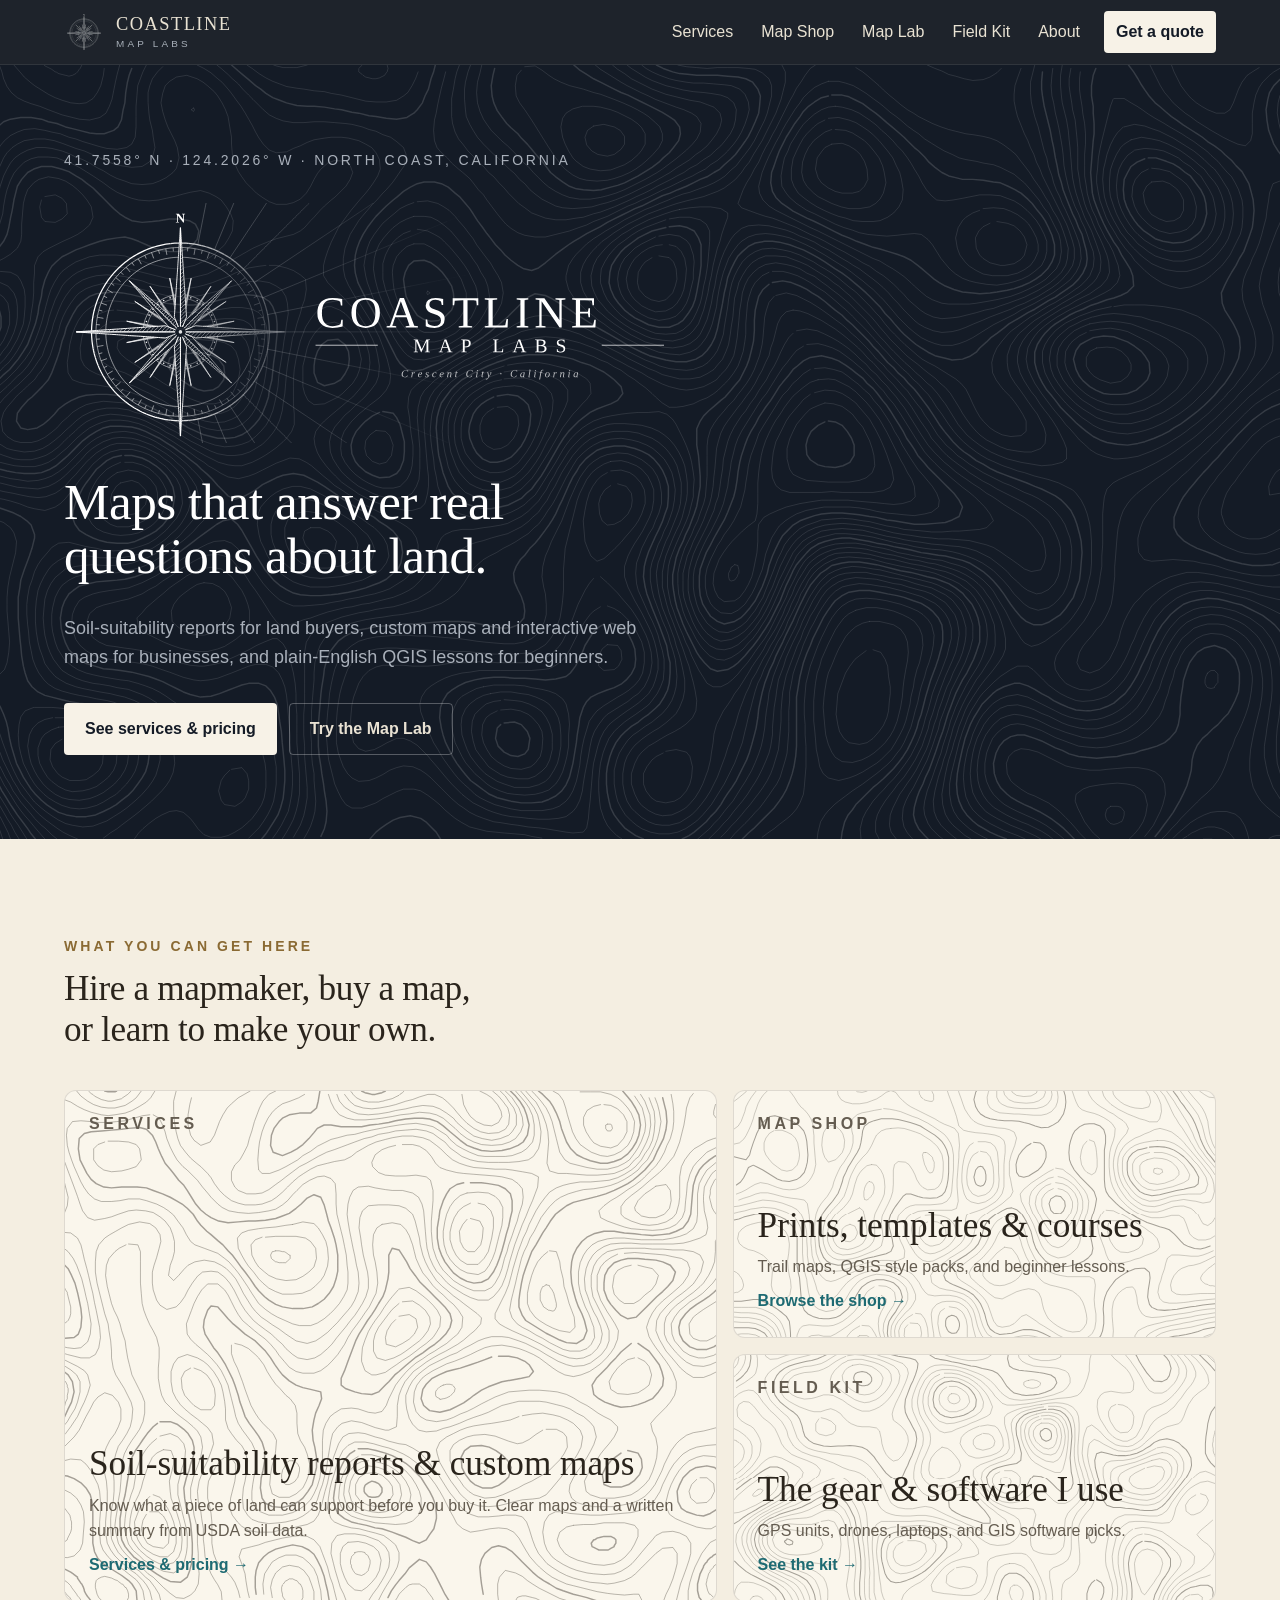
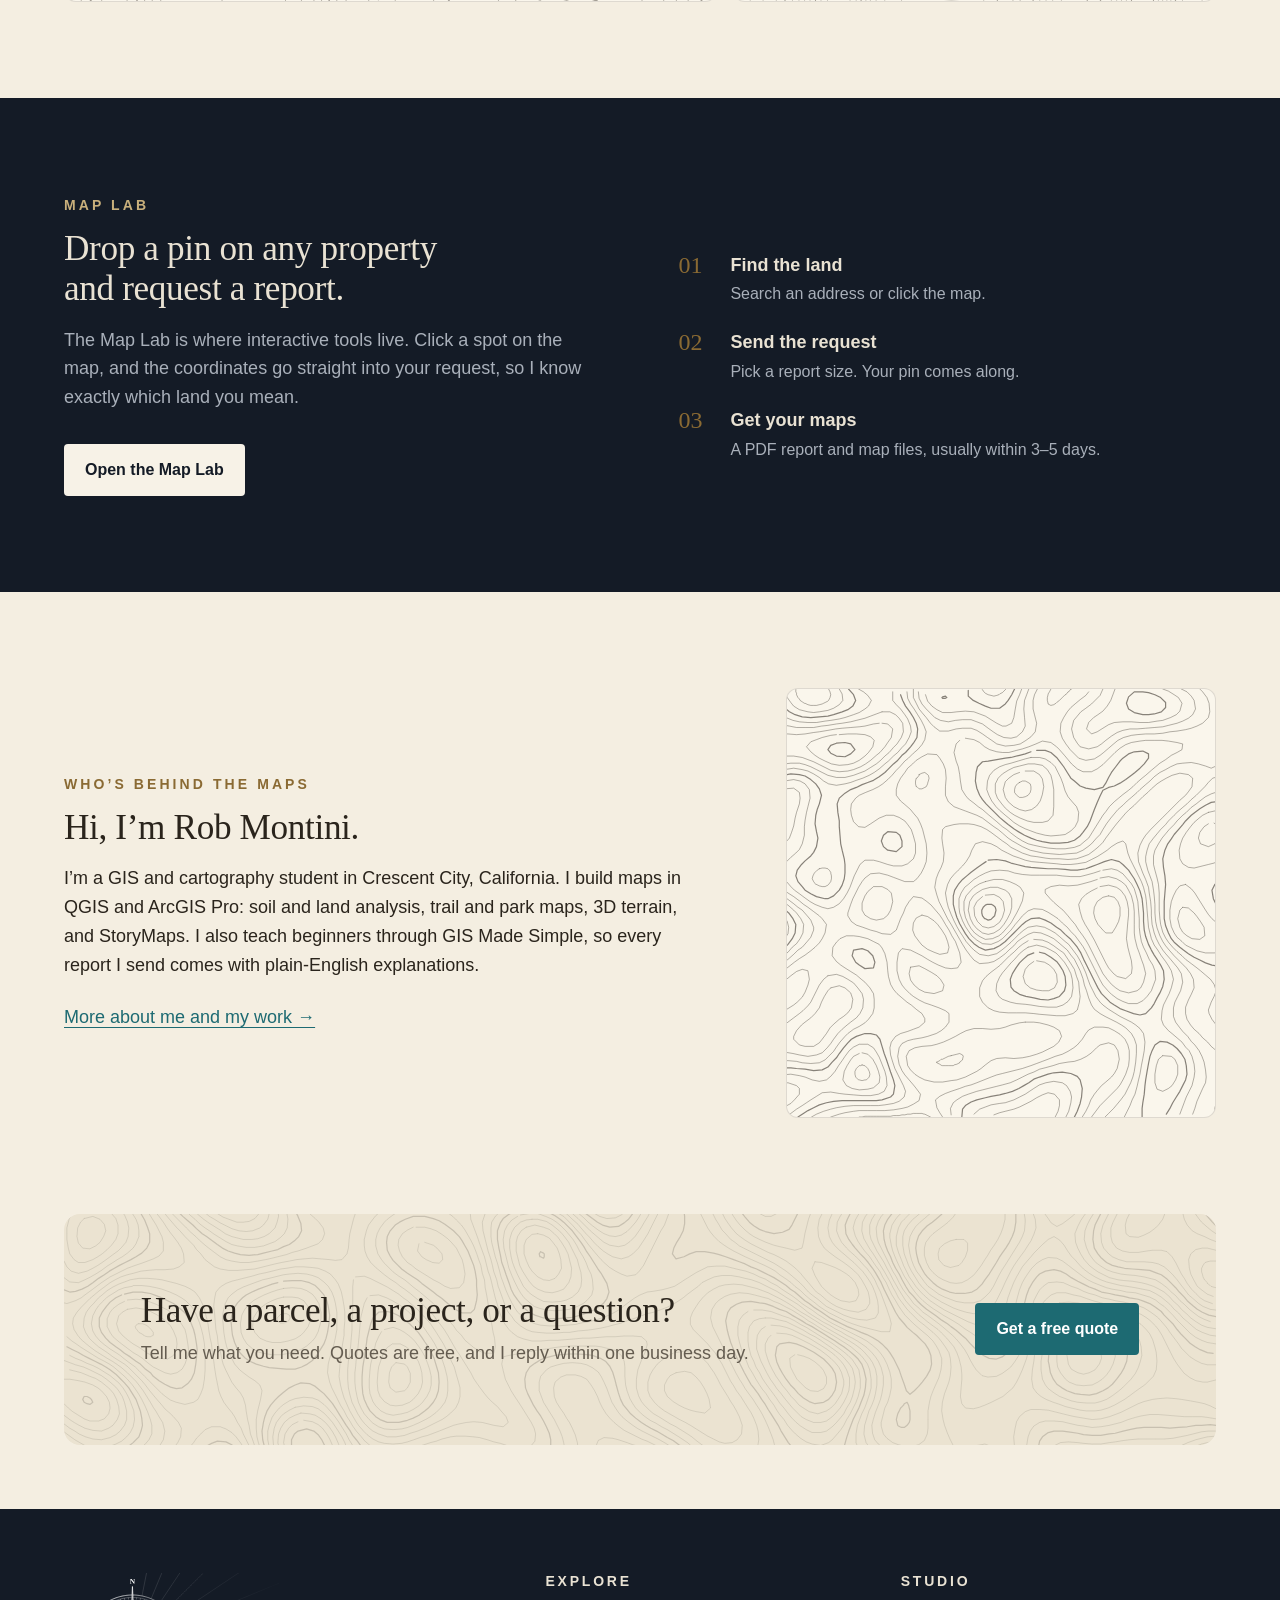
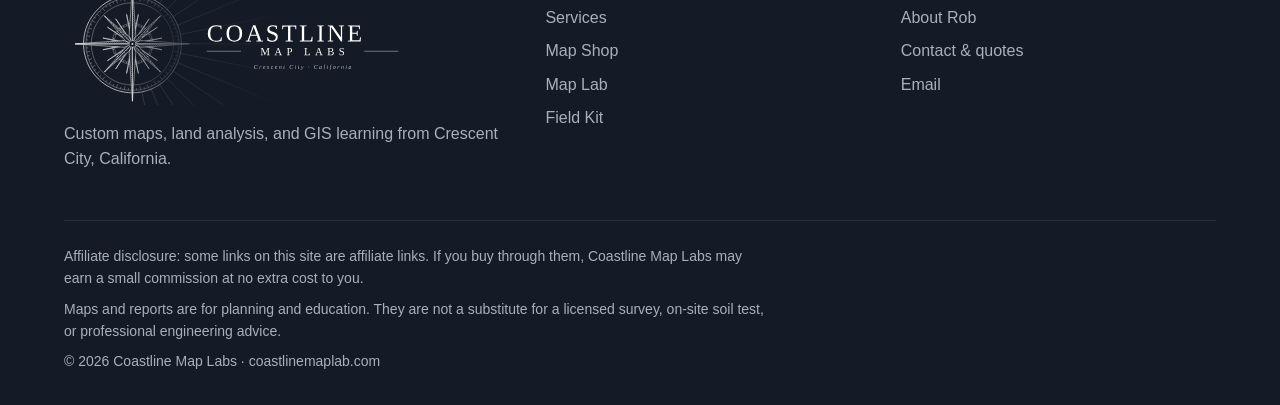
==== index.html @ 20ab14d0 "Initial Coastline Map Labs site Co-authored-by: Perplexity <noreply@perplexity.ai>" ====
<!doctype html>
<html lang="en">
<head>
<meta charset="utf-8">
<meta name="viewport" content="width=device-width, initial-scale=1">
<title>Coastline Map Labs — Custom maps & land analysis</title>
<meta name="description" content="Custom soil-suitability reports, cartography, interactive web maps, map prints, and QGIS learning from Crescent City, California.">
<meta property="og:title" content="Coastline Map Labs — Custom maps & land analysis">
<meta property="og:description" content="Custom soil-suitability reports, cartography, interactive web maps, map prints, and QGIS learning from Crescent City, California.">
<meta property="og:image" content="assets/brand/Coastline-Map-Labs-Logo-White-on-Dark.svg">
<link rel="icon" href="assets/brand/favicon.svg" type="image/svg+xml">
<link rel="preconnect" href="https://api.fontshare.com" crossorigin>
<link href="https://api.fontshare.com/v2/css?f[]=gambetta@400,500&f[]=switzer@400,500,600&display=swap" rel="stylesheet">
<link rel="stylesheet" href="base.css">
<link rel="stylesheet" href="style.css">

</head>
<body>
<a class="skip" href="#main">Skip to content</a>
<header class="site-header">
  <div class="wrap">
    <a class="brand" href="index.html" aria-label="Coastline Map Labs home">
      <img src="assets/brand/Coastline-Map-Labs-Icon-White-Clear.svg" alt="" width="40" height="40">
      <span>Coastline<small>MAP LABS</small></span>
    </a>
    <button class="menu-btn" aria-expanded="false" aria-controls="site-nav" aria-label="Open menu">
      <svg width="22" height="22" viewBox="0 0 24 24" fill="none" stroke="currentColor" stroke-width="1.8" aria-hidden="true"><path d="M4 7h16M4 12h16M4 17h16"/></svg>
    </button>
    <nav id="site-nav" class="nav" aria-label="Main"><a href="services.html">Services</a><a href="shop.html">Map Shop</a><a href="map-lab.html">Map Lab</a><a href="field-kit.html">Field Kit</a><a href="about.html">About</a><a class="nav-cta" href="contact.html">Get a quote</a></nav>
  </div>
</header>
<main id="main">

<section class="hero night">
  
  <div class="wrap">
    <p class="coords">41.7558° N · 124.2026° W · NORTH COAST, CALIFORNIA</p>
    <img class="hero-logo" src="assets/brand/Coastline-Map-Labs-Logo-White-Clear.svg" alt="Coastline Map Labs" width="720" height="270">
    <h1>Maps that answer real questions about land.</h1>
    <p class="lede">Soil-suitability reports for land buyers, custom maps and interactive web maps for businesses, and plain-English QGIS lessons for beginners.</p>
    <div class="btn-row">
      <a class="btn btn-primary" href="services.html">See services &amp; pricing</a>
      <a class="btn btn-ghost" href="map-lab.html">Try the Map Lab</a>
    </div>
  </div>
</section>

<section class="section">
  <div class="wrap">
    <div class="section-head reveal">
      <p class="eyebrow">What you can get here</p>
      <h2>Hire a mapmaker, buy a map, or learn to make your own.</h2>
    </div>
    <div class="paths reveal">
      <a class="path path--big" href="services.html">
        <div class="art" style="background-image:url(assets/img/art-soil.svg)"></div>
        <p class="eyebrow path-label">Services</p>
        <h3>Soil-suitability reports &amp; custom maps</h3>
        <p>Know what a piece of land can support before you buy it. Clear maps and a written summary from USDA soil data.</p>
        <span class="go">Services &amp; pricing →</span>
      </a>
      <div class="stack">
        <a class="path" href="shop.html">
          <div class="art" style="background-image:url(assets/img/art-print.svg)"></div>
          <p class="eyebrow path-label">Map Shop</p>
          <h3>Prints, templates &amp; courses</h3>
          <p>Trail maps, QGIS style packs, and beginner lessons.</p>
          <span class="go">Browse the shop →</span>
        </a>
        <a class="path" href="field-kit.html">
          <div class="art" style="background-image:url(assets/img/art-lab.svg)"></div>
          <p class="eyebrow path-label">Field Kit</p>
          <h3>The gear &amp; software I use</h3>
          <p>GPS units, drones, laptops, and GIS software picks.</p>
          <span class="go">See the kit →</span>
        </a>
      </div>
    </div>
  </div>
</section>

<section class="section night">
  <div class="wrap split">
    <div class="reveal">
      <p class="eyebrow">Map Lab</p>
      <h2 style="margin-block:var(--space-3) var(--space-4)">Drop a pin on any property and request a report.</h2>
      <p class="lede">The Map Lab is where interactive tools live. Click a spot on the map, and the coordinates go straight into your request, so I know exactly which land you mean.</p>
      <div class="btn-row" style="margin-top:var(--space-8)"><a class="btn btn-primary" href="map-lab.html">Open the Map Lab</a></div>
    </div>
    <ol class="steps reveal" style="color:var(--color-night-text)">
      <li><div><strong>Find the land</strong><span style="color:var(--color-night-muted)">Search an address or click the map.</span></div></li>
      <li><div><strong>Send the request</strong><span style="color:var(--color-night-muted)">Pick a report size. Your pin comes along.</span></div></li>
      <li><div><strong>Get your maps</strong><span style="color:var(--color-night-muted)">A PDF report and map files, usually within 3–5 days.</span></div></li>
    </ol>
  </div>
</section>

<section class="section">
  <div class="wrap split split--wide-left">
    <div class="reveal">
      <p class="eyebrow">Who’s behind the maps</p>
      <h2 style="margin-block:var(--space-3) var(--space-4)">Hi, I’m Rob Montini.</h2>
      <p>I’m a GIS and cartography student in Crescent City, California. I build maps in QGIS and ArcGIS Pro: soil and land analysis, trail and park maps, 3D terrain, and StoryMaps. I also teach beginners through GIS Made Simple, so every report I send comes with plain-English explanations.</p>
      <p style="margin-top:var(--space-6)"><a href="about.html">More about me and my work →</a></p>
    </div>
    <div class="figure reveal" style="aspect-ratio:1"><img src="assets/img/art-about.svg" alt="" loading="lazy" width="800" height="600"></div>
  </div>
</section>

<section class="section--tight" style="padding-top:0">
  <div class="wrap">
    <div class="band reveal">
      <div><h2>Have a parcel, a project, or a question?</h2><p class="muted" style="margin-top:var(--space-2)">Tell me what you need. Quotes are free, and I reply within one business day.</p></div>
      <a class="btn btn-primary" href="contact.html">Get a free quote</a>
    </div>
  </div>
</section>

</main>
<footer class="site-footer night">
  <div class="wrap">
    <div class="foot-grid">
      <div>
        <img src="assets/brand/Coastline-Map-Labs-Logo-White-Clear.svg" alt="Coastline Map Labs" width="352" height="132" loading="lazy">
        <p style="margin-top:var(--space-4)">Custom maps, land analysis, and GIS learning from Crescent City, California.</p>
      </div>
      <div>
        <h2>Explore</h2>
        <ul><li><a href="services.html">Services</a></li><li><a href="shop.html">Map Shop</a></li><li><a href="map-lab.html">Map Lab</a></li><li><a href="field-kit.html">Field Kit</a></li></ul>
      </div>
      <div>
        <h2>Studio</h2>
        <ul><li><a href="about.html">About Rob</a></li><li><a href="contact.html">Contact &amp; quotes</a></li><li><a data-email href="contact.html">Email</a></li></ul>
      </div>
    </div>
    <div class="foot-legal">
      <p>Affiliate disclosure: some links on this site are affiliate links. If you buy through them, Coastline Map Labs may earn a small commission at no extra cost to you.</p>
      <p>Maps and reports are for planning and education. They are not a substitute for a licensed survey, on-site soil test, or professional engineering advice.</p>
      <p>© 2026 Coastline Map Labs · coastlinemaplab.com</p>
    </div>
  </div>
</footer>
<script src="config.js"></script>
<script src="app.js" defer></script>

</body>
</html>
---- base.css ----
/* base.css */
*,
*::before,
*::after {
  box-sizing: border-box;
  margin: 0;
  padding: 0;
}

html {
  -moz-text-size-adjust: none;
  -webkit-text-size-adjust: none;
  text-size-adjust: none;
  -webkit-font-smoothing: antialiased;
  -moz-osx-font-smoothing: grayscale;
  text-rendering: optimizeLegibility;
  scroll-behavior: smooth;
  hanging-punctuation: first last;
  scroll-padding-top: var(--space-16);
}

body {
  min-height: 100dvh;
  line-height: 1.6;
  font-family: var(--font-body, sans-serif);
  font-size: var(--text-base);
  color: var(--color-text);
  background-color: var(--color-bg);
}

img,
picture,
video,
canvas,
svg {
  display: block;
  max-width: 100%;
  height: auto;
}
ul[role='list'],
ol[role='list'] {
  list-style: none;
}
input,
button,
textarea,
select {
  font: inherit;
  color: inherit;
}

h1,
h2,
h3,
h4,
h5,
h6 {
  text-wrap: balance;
  line-height: 1.15;
}
p,
li,
figcaption {
  text-wrap: pretty;
  max-width: 72ch;
}

::selection {
  background: oklch(from var(--color-primary) l c h / 0.25);
  color: var(--color-text);
}

:focus-visible {
  outline: 2px solid var(--color-primary);
  outline-offset: 3px;
  border-radius: var(--radius-sm);
}

@media (prefers-reduced-motion: reduce) {
  *,
  *::before,
  *::after {
    animation-duration: 0.01ms !important;
    animation-iteration-count: 1 !important;
    transition-duration: 0.01ms !important;
    scroll-behavior: auto !important;
  }
}

button {
  cursor: pointer;
  background: none;
  border: none;
}
table {
  border-collapse: collapse;
  width: 100%;
}

/* Interactive elements: animate hover/focus transitions.
   Only clickable elements get hover states — see `shared/03-motion.md`.
   Never add :hover styles to non-interactive elements. */
a,
button,
[role='button'],
[role='link'],
input,
textarea,
select {
  transition:
    color var(--transition-interactive),
    background var(--transition-interactive),
    border-color var(--transition-interactive),
    box-shadow var(--transition-interactive);
}

.sr-only {
  position: absolute;
  width: 1px;
  height: 1px;
  padding: 0;
  margin: -1px;
  overflow: hidden;
  clip: rect(0, 0, 0, 0);
  white-space: nowrap;
  border-width: 0;
}
---- style.css ----
:root {
  --text-xs: clamp(0.75rem, 0.7rem + 0.25vw, 0.875rem);
  --text-sm: clamp(0.875rem, 0.8rem + 0.35vw, 1rem);
  --text-base: clamp(1rem, 0.95rem + 0.25vw, 1.125rem);
  --text-lg: clamp(1.125rem, 1rem + 0.75vw, 1.5rem);
  --text-xl: clamp(1.5rem, 1.2rem + 1.25vw, 2.25rem);
  --text-2xl: clamp(2rem, 1.2rem + 2.5vw, 3.5rem);
  --text-3xl: clamp(2.5rem, 1rem + 4vw, 5rem);

  --space-1: .25rem; --space-2: .5rem; --space-3: .75rem; --space-4: 1rem;
  --space-5: 1.25rem; --space-6: 1.5rem; --space-8: 2rem; --space-10: 2.5rem;
  --space-12: 3rem; --space-16: 4rem; --space-20: 5rem; --space-24: 6rem; --space-32: 8rem;

  /* Parchment + ink + Pacific teal */
  --color-bg: #f4eee1;
  --color-surface: #faf6ec;
  --color-surface-2: #fffcf5;
  --color-surface-offset: #ebe3d1;
  --color-divider: oklch(0.3 0.02 70 / 0.14);
  --color-border: oklch(0.3 0.02 70 / 0.2);
  --color-text: #2a241c;
  --color-text-muted: #645c50;
  --color-text-faint: #9b9283;
  --color-text-inverse: #f7f2e7;
  --color-primary: #1d6a72;
  --color-primary-hover: #155259;
  --color-primary-active: #0f3d42;
  --color-brass: #8a6a33;

  --color-night: #141b26;
  --color-night-2: #1c2430;
  --color-night-text: #e9e2d3;
  --color-night-muted: #a9b0ba;

  --radius-sm: .25rem; --radius-md: .5rem; --radius-lg: .75rem; --radius-xl: 1rem;
  --transition-interactive: 180ms cubic-bezier(0.16, 1, 0.3, 1);
  --shadow-sm: 0 1px 2px oklch(0.3 0.03 70 / 0.08);
  --shadow-md: 0 8px 24px oklch(0.3 0.03 70 / 0.10);

  --font-display: 'Gambetta', 'Georgia', serif;
  --font-body: 'Switzer', 'Helvetica Neue', sans-serif;
  --content: 72rem;
  --gutter: clamp(var(--space-4), 4vw, var(--space-10));
}

body { background: var(--color-bg); }
a { color: var(--color-primary); text-underline-offset: .2em; }
a:hover { color: var(--color-primary-hover); }

.skip { position: absolute; left: -999px; top: var(--space-2); background: var(--color-surface-2); padding: var(--space-2) var(--space-4); z-index: 100; border-radius: var(--radius-sm); }
.skip:focus { left: var(--space-2); }

.wrap { width: min(100% - 2 * var(--gutter), var(--content)); margin-inline: auto; }
.wrap--narrow { width: min(100% - 2 * var(--gutter), 46rem); margin-inline: auto; }

/* ---------- Header ---------- */
.site-header { position: sticky; top: 0; z-index: 50; background: oklch(0.2 0.02 255 / 0.94); backdrop-filter: blur(10px); color: var(--color-night-text); border-bottom: 1px solid oklch(1 0 0 / 0.08); }
.site-header .wrap { display: flex; align-items: center; justify-content: space-between; gap: var(--space-4); min-height: 4rem; }
.brand { display: flex; align-items: center; gap: var(--space-3); color: inherit; text-decoration: none; }
.brand img { width: 40px; height: 40px; }
.brand span { font-family: var(--font-display); font-size: 1.15rem; letter-spacing: .08em; text-transform: uppercase; line-height: 1; }
.brand small { display: block; font-family: var(--font-body); font-size: .62rem; letter-spacing: .32em; color: var(--color-night-muted); margin-top: .3rem; }
.nav { display: flex; align-items: center; gap: var(--space-1); }
.nav a { color: var(--color-night-text); text-decoration: none; font-size: var(--text-sm); padding: var(--space-2) var(--space-3); border-radius: var(--radius-sm); }
.nav a:hover { background: oklch(1 0 0 / 0.08); color: #fff; }
.nav a[aria-current="page"] { color: #fff; box-shadow: inset 0 -2px 0 #7fb6bb; border-radius: 0; }
.nav .nav-cta { background: var(--color-text-inverse); color: var(--color-night); font-weight: 600; margin-left: var(--space-2); }
.nav .nav-cta:hover { background: #fff; color: var(--color-night); }
.menu-btn { display: none; color: var(--color-night-text); width: 44px; height: 44px; align-items: center; justify-content: center; border-radius: var(--radius-sm); }
.menu-btn:hover { background: oklch(1 0 0 / 0.08); }
@media (max-width: 920px) {
  .menu-btn { display: inline-flex; }
  .nav { position: absolute; top: 100%; left: 0; right: 0; flex-direction: column; align-items: stretch; background: var(--color-night); padding: var(--space-2) var(--gutter) var(--space-6); border-bottom: 1px solid oklch(1 0 0 / .1); clip-path: inset(0 0 100% 0); visibility: hidden; transition: clip-path 260ms cubic-bezier(0.16,1,0.3,1), visibility 0s 260ms; }
  .nav.open { clip-path: inset(0 0 0 0); visibility: visible; transition: clip-path 260ms cubic-bezier(0.16,1,0.3,1); }
  .nav a { padding: var(--space-3) var(--space-2); min-height: 44px; }
  .nav a[aria-current="page"] { box-shadow: inset 3px 0 0 #7fb6bb; padding-left: var(--space-4); }
  .nav .nav-cta { margin: var(--space-3) 0 0; text-align: center; border-radius: var(--radius-sm); }
}

/* ---------- Type ---------- */
.eyebrow { font-size: var(--text-xs); letter-spacing: .22em; text-transform: uppercase; color: var(--color-brass); font-weight: 600; font-variant-numeric: tabular-nums; }
.night .eyebrow { color: #c9b07c; }
h1, h2, h3 { font-family: var(--font-display); font-weight: 500; letter-spacing: -0.01em; }
h1 { font-size: var(--text-3xl); line-height: 1.04; }
.page-title { font-size: var(--text-2xl); }
h2 { font-size: var(--text-xl); }
h3 { font-family: var(--font-body); font-weight: 600; font-size: var(--text-lg); letter-spacing: 0; }
.lede { font-size: var(--text-base); color: var(--color-text-muted); max-width: 58ch; }
.night .lede { color: var(--color-night-muted); }
.muted { color: var(--color-text-muted); }
.small { font-size: var(--text-xs); }

/* ---------- Buttons ---------- */
.btn { display: inline-flex; align-items: center; justify-content: center; gap: var(--space-2); min-height: 44px; padding: var(--space-3) var(--space-5); border-radius: var(--radius-sm); font-size: var(--text-sm); font-weight: 600; text-decoration: none; border: 1px solid transparent; cursor: pointer; }
.btn-primary { background: var(--color-primary); color: #fff; }
.btn-primary:hover { background: var(--color-primary-hover); color: #fff; }
.btn-primary:active { background: var(--color-primary-active); }
.btn-ghost { border-color: var(--color-border); color: var(--color-text); background: transparent; }
.btn-ghost:hover { background: var(--color-surface-offset); color: var(--color-text); }
.night .btn-ghost { border-color: oklch(1 0 0 / .28); color: var(--color-night-text); }
.night .btn-ghost:hover { background: oklch(1 0 0 / .08); color: #fff; }
.night .btn-primary { background: var(--color-text-inverse); color: var(--color-night); }
.night .btn-primary:hover { background: #fff; color: var(--color-night); }
.btn-row { display: flex; flex-wrap: wrap; gap: var(--space-3); }

/* ---------- Sections ---------- */
.section { padding-block: clamp(var(--space-12), 8vw, var(--space-24)); }
.section--tight { padding-block: clamp(var(--space-10), 5vw, var(--space-16)); }
.night { background: var(--color-night); color: var(--color-night-text); position: relative; overflow: hidden; }
.section-head { display: grid; gap: var(--space-3); margin-bottom: var(--space-10); max-width: 46rem; }

/* ---------- Hero ---------- */
.hero { min-height: min(86vh, 52rem); display: grid; align-items: center; padding-block: var(--space-16); }
.hero::before { content: ""; position: absolute; inset: 0; background: url(./assets/img/hero-contours.svg) center / cover no-repeat; opacity: .9; }
.hero-photo { position: absolute; inset: 0; background-size: cover; background-position: center; opacity: .5; }
.hero-photo + .hero-shade { position: absolute; inset: 0; background: linear-gradient(90deg, var(--color-night) 15%, oklch(0.2 0.02 255 / .55) 60%, oklch(0.2 0.02 255 / .25)); }
.hero .wrap { position: relative; display: grid; gap: var(--space-8); }
.hero-logo { width: min(100%, 40rem); height: auto; margin-left: calc(-1 * var(--space-2)); }
.hero h1 { font-size: var(--text-2xl); max-width: 22ch; color: #fff; }
.hero .coords { font-size: var(--text-xs); letter-spacing: .2em; color: var(--color-night-muted); font-variant-numeric: tabular-nums; }

.page-hero { padding-block: clamp(var(--space-12), 7vw, var(--space-20)) clamp(var(--space-10), 5vw, var(--space-16)); }
.page-hero::before { content: ""; position: absolute; inset: 0; background: url(./assets/img/hero-contours.svg) center 30% / cover no-repeat; opacity: .7; }
.page-hero .wrap { position: relative; display: grid; gap: var(--space-4); }
.page-hero h1 { color: #fff; font-size: var(--text-2xl); max-width: 20ch; }

/* ---------- Paths (home) ---------- */
.paths { display: grid; grid-template-columns: 1.35fr 1fr; gap: var(--space-4); }
.paths .stack { display: grid; gap: var(--space-4); }
.path { position: relative; display: grid; align-content: end; gap: var(--space-2); padding: var(--space-6); min-height: 15rem; border-radius: var(--radius-lg); background: var(--color-surface); border: 1px solid var(--color-divider); text-decoration: none; color: var(--color-text); overflow: hidden; isolation: isolate; }
.path--big { min-height: 32rem; }
.path .art { position: absolute; inset: 0; z-index: -1; background-size: cover; background-position: center; opacity: .75; transition: transform 600ms cubic-bezier(0.16,1,0.3,1); }
.path .art.photo { opacity: 1; }
.path .art.photo::after { content: ""; position: absolute; inset: 0; background: linear-gradient(180deg, transparent 30%, oklch(0.97 0.015 85 / .96) 78%); }
.path:hover { color: var(--color-text); border-color: var(--color-border); box-shadow: var(--shadow-md); }
.path:hover .art { transform: scale(1.03); }
.path h3 { font-family: var(--font-display); font-weight: 500; font-size: var(--text-xl); }
.path p { color: var(--color-text-muted); font-size: var(--text-sm); }
.path .go { font-size: var(--text-sm); font-weight: 600; color: var(--color-primary); }
.path-label { position: absolute; top: var(--space-5); left: var(--space-6); }
@media (max-width: 760px) { .paths { grid-template-columns: 1fr; } .path--big { min-height: 22rem; } }

/* ---------- Split ---------- */
.split { display: grid; grid-template-columns: 1fr 1fr; gap: clamp(var(--space-8), 6vw, var(--space-20)); align-items: center; }
.split--wide-left { grid-template-columns: 1.2fr .8fr; }
@media (max-width: 860px) { .split, .split--wide-left { grid-template-columns: 1fr; } }
.figure { border-radius: var(--radius-lg); overflow: hidden; border: 1px solid var(--color-divider); background: var(--color-surface); aspect-ratio: 4/3; }
.figure img { width: 100%; height: 100%; object-fit: cover; }
.steps { list-style: none; display: grid; gap: var(--space-5); counter-reset: s; margin-top: var(--space-6); }
.steps li { display: grid; grid-template-columns: 2.5rem 1fr; gap: var(--space-3); counter-increment: s; }
.steps li::before { content: counter(s, decimal-leading-zero); font-family: var(--font-display); font-size: var(--text-lg); color: var(--color-brass); line-height: 1.2; }
.steps strong { display: block; }
.steps span { color: var(--color-text-muted); font-size: var(--text-sm); }

/* ---------- Offer / product cards ---------- */
.offer-group { display: grid; gap: var(--space-6); }
.offer-group + .offer-group { margin-top: var(--space-20); }
.group-head { display: grid; grid-template-columns: 1fr auto; align-items: end; gap: var(--space-4); border-bottom: 1px solid var(--color-border); padding-bottom: var(--space-4); }
@media (max-width: 640px) { .group-head { grid-template-columns: 1fr; } }
.tiers { display: grid; grid-template-columns: repeat(auto-fit, minmax(16rem, 1fr)); gap: var(--space-4); }
.tier { display: flex; flex-direction: column; gap: var(--space-4); padding: var(--space-6); background: var(--color-surface); border: 1px solid var(--color-divider); border-radius: var(--radius-lg); }
.tier--featured { background: var(--color-surface-2); border: 2px solid var(--color-primary); }
.tier .badge { align-self: flex-start; font-size: var(--text-xs); font-weight: 600; letter-spacing: .08em; text-transform: uppercase; color: var(--color-primary); background: oklch(from var(--color-primary) l c h / .1); padding: var(--space-1) var(--space-2); border-radius: var(--radius-sm); }
.price { font-family: var(--font-display); font-size: var(--text-xl); line-height: 1; font-variant-numeric: tabular-nums; }
.price small { font-family: var(--font-body); font-size: var(--text-xs); color: var(--color-text-muted); margin-left: var(--space-1); }
.tier ul { list-style: none; display: grid; gap: var(--space-2); font-size: var(--text-sm); color: var(--color-text-muted); flex: 1; }
.tier li { padding-left: var(--space-5); position: relative; }
.tier li::before { content: ""; position: absolute; left: 0; top: .6em; width: .6rem; height: 1px; background: var(--color-brass); }
.tier .btn { width: 100%; }

.products { display: grid; grid-template-columns: repeat(auto-fit, minmax(15rem, 1fr)); gap: var(--space-5); }
.product { display: flex; flex-direction: column; background: var(--color-surface); border: 1px solid var(--color-divider); border-radius: var(--radius-lg); overflow: hidden; }
.product .thumb { aspect-ratio: 4/3; background: var(--color-surface-offset) center / cover no-repeat; border-bottom: 1px solid var(--color-divider); position: relative; }
.product .thumb .kind { position: absolute; left: var(--space-3); top: var(--space-3); background: var(--color-surface-2); font-size: var(--text-xs); font-weight: 600; padding: var(--space-1) var(--space-2); border-radius: var(--radius-sm); }
.product .body { display: flex; flex-direction: column; gap: var(--space-2); padding: var(--space-5); flex: 1; }
.product h3 { font-size: var(--text-base); }
.product p { font-size: var(--text-sm); color: var(--color-text-muted); flex: 1; }
.product .row { display: flex; align-items: center; justify-content: space-between; gap: var(--space-3); margin-top: var(--space-3); }
.product .price { font-size: var(--text-lg); }

/* ---------- Field kit ---------- */
.disclosure { display: flex; gap: var(--space-3); padding: var(--space-4) var(--space-5); background: var(--color-surface-2); border: 1px solid var(--color-divider); border-radius: var(--radius-md); font-size: var(--text-sm); color: var(--color-text-muted); }
.disclosure strong { color: var(--color-text); }
.kit { display: grid; gap: 0; }
.kit-item { display: grid; grid-template-columns: 12rem 1fr auto; gap: var(--space-6); align-items: center; padding-block: var(--space-6); border-bottom: 1px solid var(--color-divider); }
.kit-item .tag { font-size: var(--text-xs); color: var(--color-brass); letter-spacing: .14em; text-transform: uppercase; font-weight: 600; }
.kit-item h3 { font-size: var(--text-base); margin-bottom: var(--space-1); }
.kit-item p { font-size: var(--text-sm); color: var(--color-text-muted); }
@media (max-width: 760px) { .kit-item { grid-template-columns: 1fr; gap: var(--space-2); } .kit-item .btn { justify-self: start; } }

/* ---------- Map Lab ---------- */
.lab { display: grid; grid-template-columns: 1fr 22rem; gap: 0; border: 1px solid var(--color-border); border-radius: var(--radius-lg); overflow: hidden; background: var(--color-surface); min-height: 36rem; }
.lab-map { position: relative; min-height: 36rem; background: #dfe6e4; }
.lab-map #map { position: absolute; inset: 0; }
.lab-panel { display: flex; flex-direction: column; gap: var(--space-5); padding: var(--space-6); border-left: 1px solid var(--color-divider); }
.lab-panel h2 { font-size: var(--text-lg); font-family: var(--font-body); font-weight: 600; }
.seg { display: inline-flex; border: 1px solid var(--color-border); border-radius: var(--radius-sm); overflow: hidden; }
.seg button { padding: var(--space-2) var(--space-3); font-size: var(--text-xs); font-weight: 600; min-height: 40px; }
.seg button[aria-pressed="true"] { background: var(--color-text); color: var(--color-bg); }
.seg button:not([aria-pressed="true"]):hover { background: var(--color-surface-offset); }
.readout { display: grid; gap: var(--space-1); padding: var(--space-4); border-radius: var(--radius-md); background: var(--color-bg); border: 1px dashed var(--color-border); font-variant-numeric: tabular-nums; }
.readout .val { font-family: var(--font-display); font-size: var(--text-lg); }
.readout.empty .val { color: var(--color-text-faint); font-size: var(--text-base); }
.lab-panel .btn[aria-disabled="true"] { opacity: .45; pointer-events: none; }
.map-status { position: absolute; inset: 0; display: grid; place-items: center; color: var(--color-text-muted); font-size: var(--text-sm); pointer-events: none; }
@media (max-width: 900px) { .lab { grid-template-columns: 1fr; } .lab-map { min-height: 26rem; } .lab-panel { border-left: 0; border-top: 1px solid var(--color-divider); } }

.tools { display: grid; grid-template-columns: repeat(auto-fit, minmax(17rem, 1fr)); gap: var(--space-4); }
.tool { padding: var(--space-6); border: 1px solid var(--color-divider); border-radius: var(--radius-lg); background: var(--color-surface); display: grid; gap: var(--space-2); align-content: start; }
.tool .status { font-size: var(--text-xs); font-weight: 600; letter-spacing: .1em; text-transform: uppercase; }
.tool .status.live { color: var(--color-primary); }
.tool .status.dev { color: var(--color-brass); }
.tool p { font-size: var(--text-sm); color: var(--color-text-muted); }

/* ---------- Contact ---------- */
.form { display: grid; gap: var(--space-5); padding: clamp(var(--space-6), 4vw, var(--space-10)); background: var(--color-surface); border: 1px solid var(--color-divider); border-radius: var(--radius-lg); }
.field { display: grid; gap: var(--space-2); }
.field label { font-size: var(--text-sm); font-weight: 600; }
.field .hint { font-size: var(--text-xs); color: var(--color-text-muted); }
.field input, .field select, .field textarea { width: 100%; min-height: 44px; padding: var(--space-3); border: 1px solid var(--color-border); border-radius: var(--radius-sm); background: var(--color-surface-2); }
.field textarea { min-height: 9rem; resize: vertical; }
.field input:focus, .field select:focus, .field textarea:focus { outline: 2px solid var(--color-primary); outline-offset: 1px; border-color: transparent; }
.two { display: grid; grid-template-columns: 1fr 1fr; gap: var(--space-4); }
@media (max-width: 600px) { .two { grid-template-columns: 1fr; } }
.form-note { padding: var(--space-4); border-radius: var(--radius-md); font-size: var(--text-sm); display: none; }
.form-note.show { display: block; animation: rise 300ms cubic-bezier(0.16,1,0.3,1); }
.form-note.ok { background: oklch(from var(--color-primary) l c h / .1); color: var(--color-primary-active); }
.form-note.err { background: oklch(0.55 0.15 30 / .1); color: #7a2e17; }
@keyframes rise { from { opacity: 0; transform: translateY(6px); } to { opacity: 1; transform: none; } }

/* ---------- About ---------- */
.facts { list-style: none; display: grid; gap: var(--space-4); border-top: 1px solid var(--color-border); padding-top: var(--space-6); }
.facts li { display: grid; grid-template-columns: 9rem 1fr; gap: var(--space-4); font-size: var(--text-sm); }
.facts b { color: var(--color-brass); font-weight: 600; text-transform: uppercase; letter-spacing: .12em; font-size: var(--text-xs); padding-top: .15em; }
@media (max-width: 520px) { .facts li { grid-template-columns: 1fr; gap: var(--space-1); } }

/* ---------- Band CTA ---------- */
.band { position: relative; overflow: hidden; border-radius: var(--radius-xl); padding: clamp(var(--space-10), 6vw, var(--space-20)); background: var(--color-surface-offset); display: grid; grid-template-columns: 1fr auto; gap: var(--space-6); align-items: center; }
.band::before { content: ""; position: absolute; inset: 0; background: url(./assets/img/band-contours.svg) center / cover no-repeat; }
.band > * { position: relative; }
@media (max-width: 760px) { .band { grid-template-columns: 1fr; } }

/* ---------- Footer ---------- */
.site-footer { background: var(--color-night); color: var(--color-night-muted); padding-block: var(--space-16) var(--space-8); font-size: var(--text-sm); }
.foot-grid { display: grid; grid-template-columns: 1.4fr 1fr 1fr; gap: var(--space-10); }
.foot-grid img { width: min(100%, 22rem); height: auto; }
.foot-grid h2 { font-family: var(--font-body); font-size: var(--text-xs); letter-spacing: .2em; text-transform: uppercase; color: var(--color-night-text); margin-bottom: var(--space-4); font-weight: 600; }
.foot-grid ul { list-style: none; display: grid; gap: var(--space-2); }
.foot-grid a { color: var(--color-night-muted); text-decoration: none; }
.foot-grid a:hover { color: #fff; }
.foot-legal { margin-top: var(--space-12); padding-top: var(--space-6); border-top: 1px solid oklch(1 0 0 / .1); display: grid; gap: var(--space-2); font-size: var(--text-xs); }
.foot-legal p { max-width: 90ch; }
@media (max-width: 760px) { .foot-grid { grid-template-columns: 1fr; } }

/* reveal */
@media (prefers-reduced-motion: no-preference) {
  .js .reveal { opacity: 0; transform: translateY(14px); transition: opacity 700ms cubic-bezier(0.16,1,0.3,1), transform 700ms cubic-bezier(0.16,1,0.3,1); }
  .js .reveal.in { opacity: 1; transform: none; }
}
.maplibregl-popup-content { font-family: var(--font-body); font-size: var(--text-sm); border-radius: var(--radius-md); }
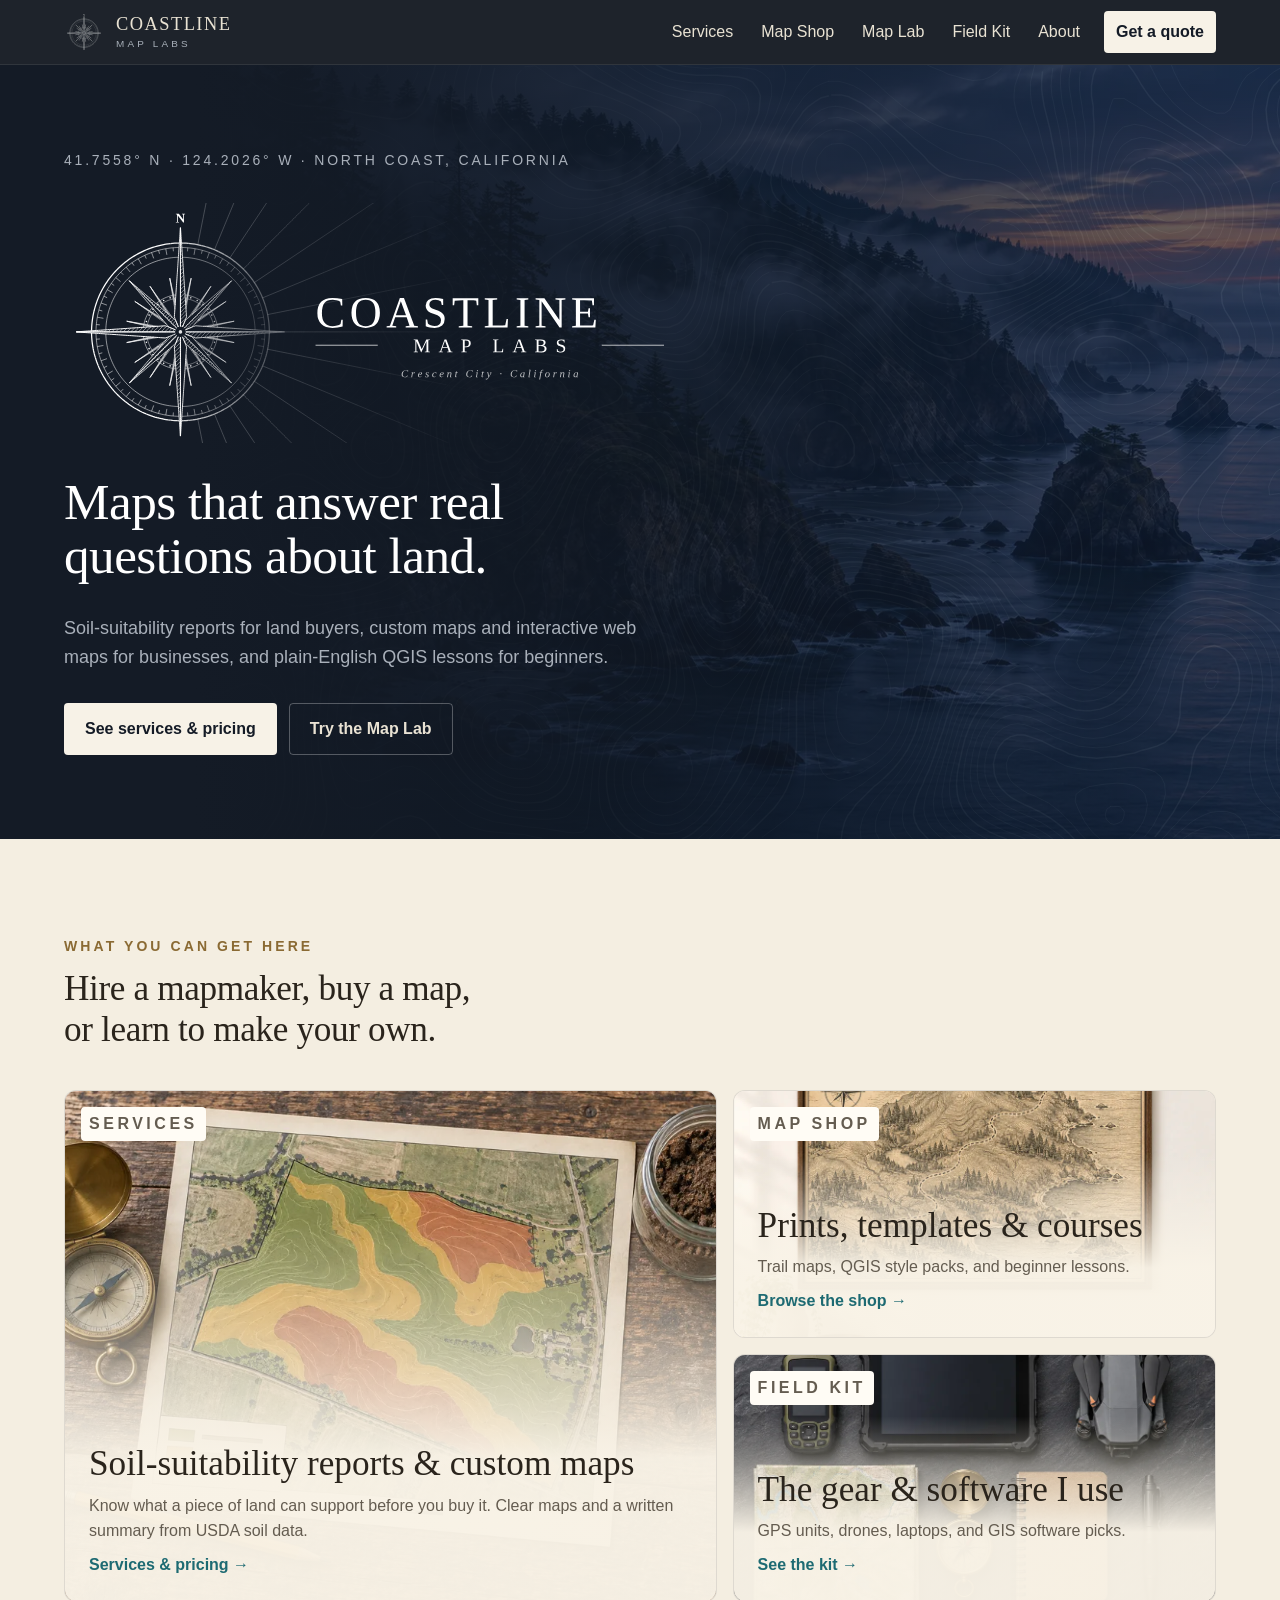
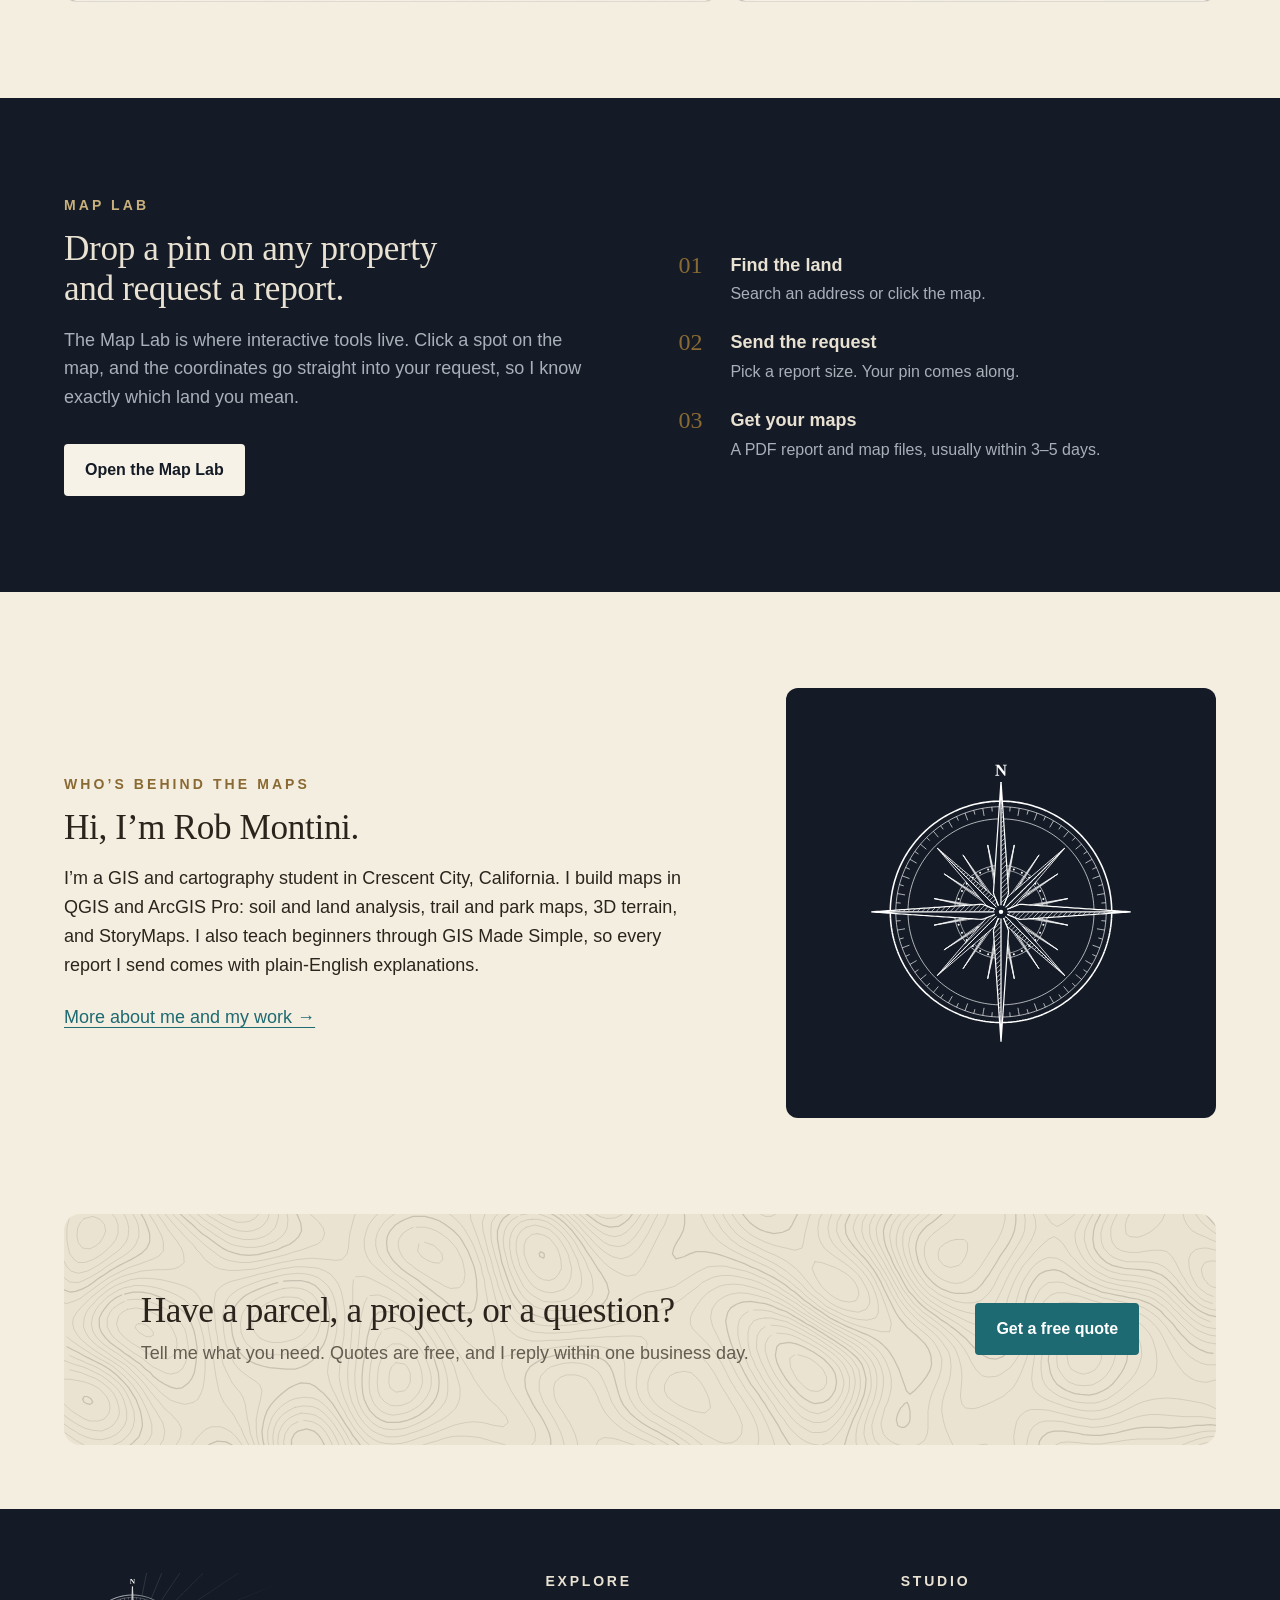
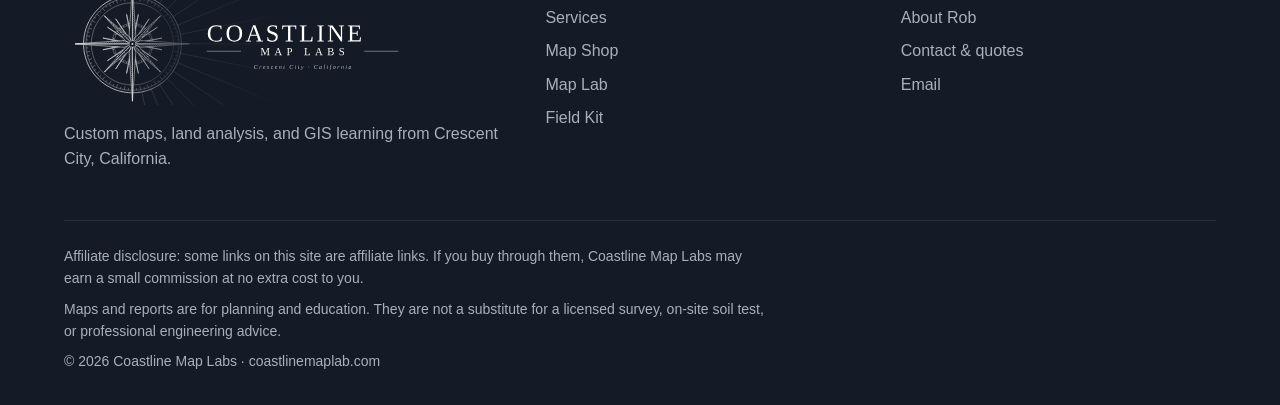
==== commit 35f9602b: "Add photography, fix map library version and card labels Co-authored-by: Perplexity <noreply@perplex" ====
--- a/index.html
+++ b/index.html
@@ -32,7 +32,7 @@
 <main id="main">
 
 <section class="hero night">
-  
+  <div class="hero-photo" style="background-image:url(assets/img/hero.webp)"></div><div class="hero-shade"></div>
   <div class="wrap">
     <p class="coords">41.7558° N · 124.2026° W · NORTH COAST, CALIFORNIA</p>
     <img class="hero-logo" src="assets/brand/Coastline-Map-Labs-Logo-White-Clear.svg" alt="Coastline Map Labs" width="720" height="270">
@@ -53,7 +53,7 @@
     </div>
     <div class="paths reveal">
       <a class="path path--big" href="services.html">
-        <div class="art" style="background-image:url(assets/img/art-soil.svg)"></div>
+        <div class="art photo" style="background-image:url(assets/img/soil-report.webp)"></div>
         <p class="eyebrow path-label">Services</p>
         <h3>Soil-suitability reports &amp; custom maps</h3>
         <p>Know what a piece of land can support before you buy it. Clear maps and a written summary from USDA soil data.</p>
@@ -61,14 +61,14 @@
       </a>
       <div class="stack">
         <a class="path" href="shop.html">
-          <div class="art" style="background-image:url(assets/img/art-print.svg)"></div>
+          <div class="art photo" style="background-image:url(assets/img/trail-print.webp)"></div>
           <p class="eyebrow path-label">Map Shop</p>
           <h3>Prints, templates &amp; courses</h3>
           <p>Trail maps, QGIS style packs, and beginner lessons.</p>
           <span class="go">Browse the shop →</span>
         </a>
         <a class="path" href="field-kit.html">
-          <div class="art" style="background-image:url(assets/img/art-lab.svg)"></div>
+          <div class="art photo" style="background-image:url(assets/img/field-kit.webp)"></div>
           <p class="eyebrow path-label">Field Kit</p>
           <h3>The gear &amp; software I use</h3>
           <p>GPS units, drones, laptops, and GIS software picks.</p>
@@ -103,7 +103,7 @@
       <p>I’m a GIS and cartography student in Crescent City, California. I build maps in QGIS and ArcGIS Pro: soil and land analysis, trail and park maps, 3D terrain, and StoryMaps. I also teach beginners through GIS Made Simple, so every report I send comes with plain-English explanations.</p>
       <p style="margin-top:var(--space-6)"><a href="about.html">More about me and my work →</a></p>
     </div>
-    <div class="figure reveal" style="aspect-ratio:1"><img src="assets/img/art-about.svg" alt="" loading="lazy" width="800" height="600"></div>
+    <div class="figure figure--night reveal" style="aspect-ratio:1"><img src="assets/brand/Coastline-Map-Labs-Icon-White-Clear.svg" alt="Coastline Map Labs compass rose" loading="lazy" width="280" height="280"></div>
   </div>
 </section>
 
@@ -121,7 +121,7 @@
   <div class="wrap">
     <div class="foot-grid">
       <div>
-        <img src="assets/brand/Coastline-Map-Labs-Logo-White-Clear.svg" alt="Coastline Map Labs" width="352" height="132" loading="lazy">
+        <img src="assets/brand/Coastline-Map-Labs-Logo-White-Clear.svg" alt="Coastline Map Labs" width="352" height="132">
         <p style="margin-top:var(--space-4)">Custom maps, land analysis, and GIS learning from Crescent City, California.</p>
       </div>
       <div>
--- a/style.css
+++ b/style.css
@@ -131,13 +131,13 @@
 .path--big { min-height: 32rem; }
 .path .art { position: absolute; inset: 0; z-index: -1; background-size: cover; background-position: center; opacity: .75; transition: transform 600ms cubic-bezier(0.16,1,0.3,1); }
 .path .art.photo { opacity: 1; }
-.path .art.photo::after { content: ""; position: absolute; inset: 0; background: linear-gradient(180deg, transparent 30%, oklch(0.97 0.015 85 / .96) 78%); }
+.path .art::after { content: ""; position: absolute; inset: 0; background: linear-gradient(180deg, transparent 25%, oklch(0.965 0.017 85 / .97) 72%); }
 .path:hover { color: var(--color-text); border-color: var(--color-border); box-shadow: var(--shadow-md); }
 .path:hover .art { transform: scale(1.03); }
 .path h3 { font-family: var(--font-display); font-weight: 500; font-size: var(--text-xl); }
 .path p { color: var(--color-text-muted); font-size: var(--text-sm); }
 .path .go { font-size: var(--text-sm); font-weight: 600; color: var(--color-primary); }
-.path-label { position: absolute; top: var(--space-5); left: var(--space-6); }
+.path-label { position: absolute; top: var(--space-4); left: var(--space-4); background: var(--color-surface-2); padding: var(--space-1) var(--space-2); border-radius: var(--radius-sm); }
 @media (max-width: 760px) { .paths { grid-template-columns: 1fr; } .path--big { min-height: 22rem; } }
 
 /* ---------- Split ---------- */
@@ -163,7 +163,7 @@
 .tier .badge { align-self: flex-start; font-size: var(--text-xs); font-weight: 600; letter-spacing: .08em; text-transform: uppercase; color: var(--color-primary); background: oklch(from var(--color-primary) l c h / .1); padding: var(--space-1) var(--space-2); border-radius: var(--radius-sm); }
 .price { font-family: var(--font-display); font-size: var(--text-xl); line-height: 1; font-variant-numeric: tabular-nums; }
 .price small { font-family: var(--font-body); font-size: var(--text-xs); color: var(--color-text-muted); margin-left: var(--space-1); }
-.tier ul { list-style: none; display: grid; gap: var(--space-2); font-size: var(--text-sm); color: var(--color-text-muted); flex: 1; }
+.tier ul { list-style: none; display: grid; align-content: start; gap: var(--space-2); font-size: var(--text-sm); color: var(--color-text-muted); flex: 1; }
 .tier li { padding-left: var(--space-5); position: relative; }
 .tier li::before { content: ""; position: absolute; left: 0; top: .6em; width: .6rem; height: 1px; background: var(--color-brass); }
 .tier .btn { width: 100%; }
@@ -258,3 +258,6 @@
   .js .reveal.in { opacity: 1; transform: none; }
 }
 .maplibregl-popup-content { font-family: var(--font-body); font-size: var(--text-sm); border-radius: var(--radius-md); }
+
+.figure--night { background: var(--color-night); display: grid; place-items: center; border: 0; }
+.figure--night img { width: 72%; height: auto; object-fit: contain; }
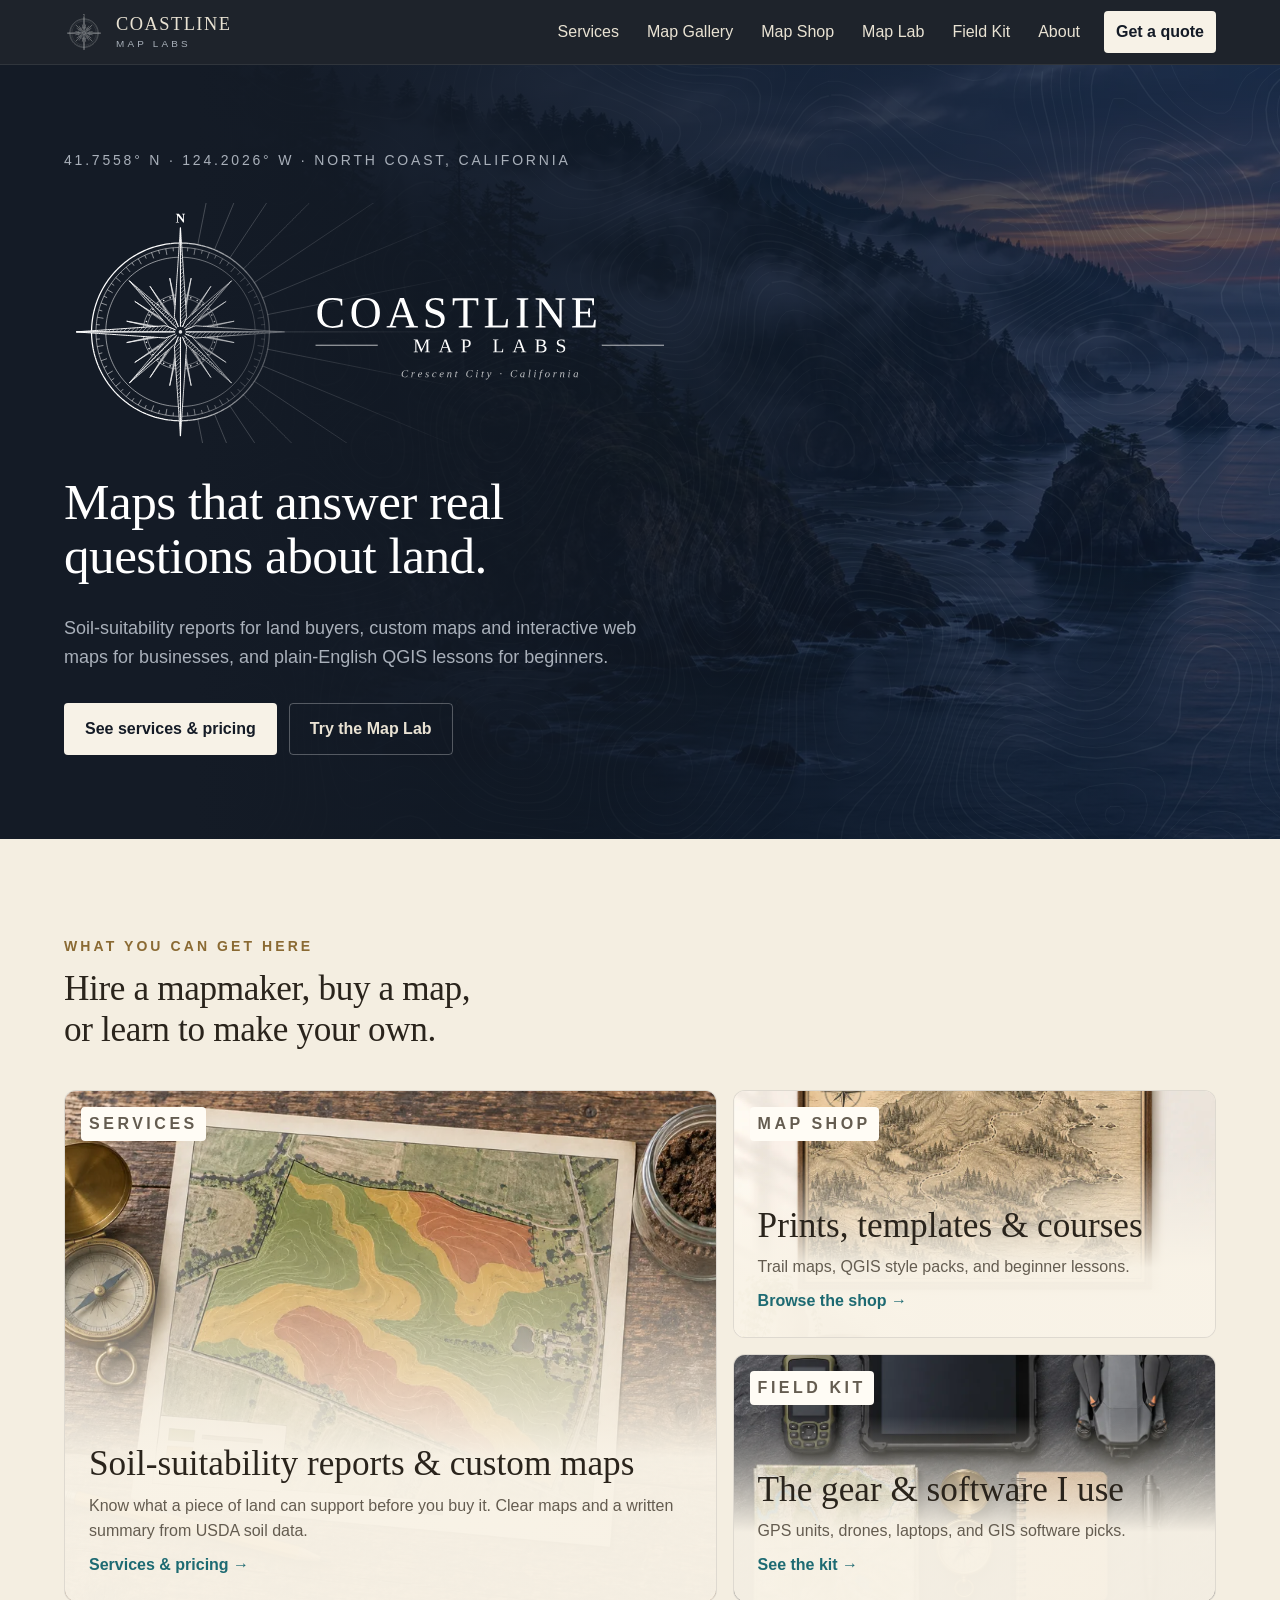
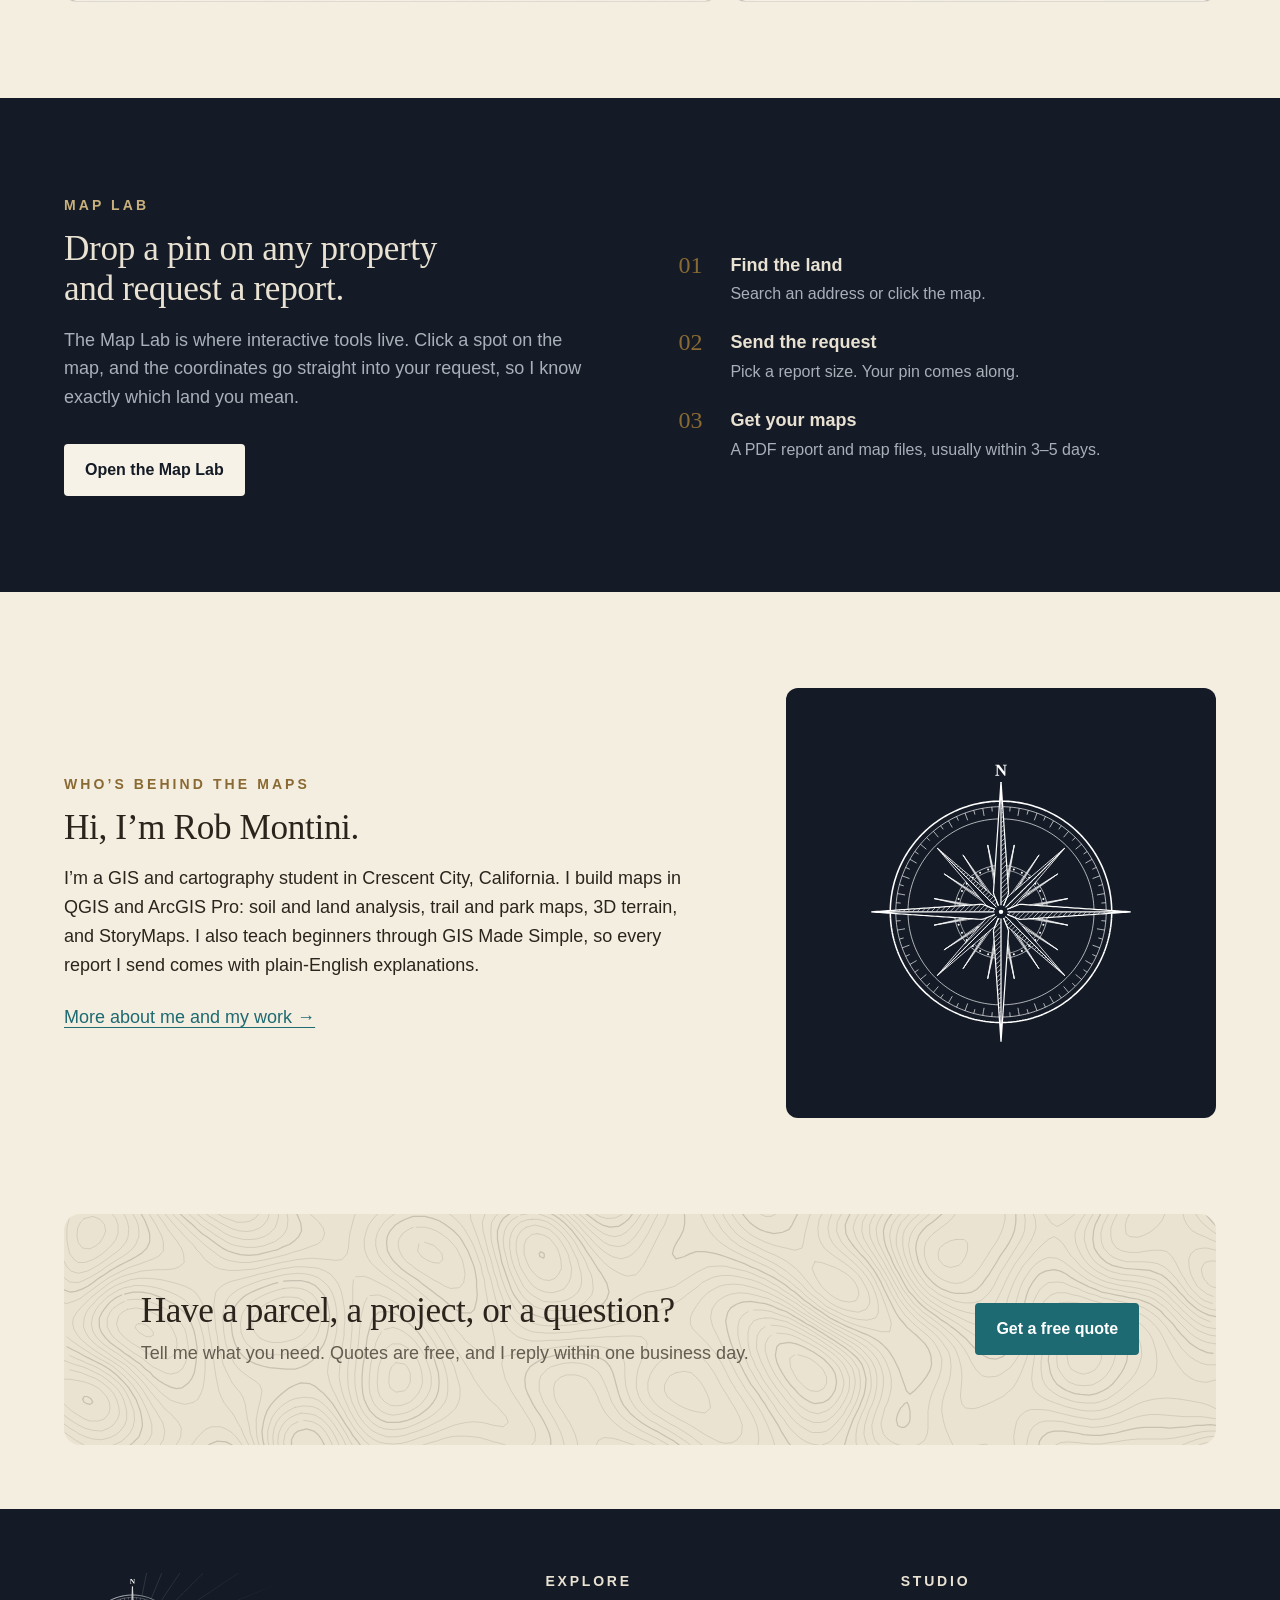
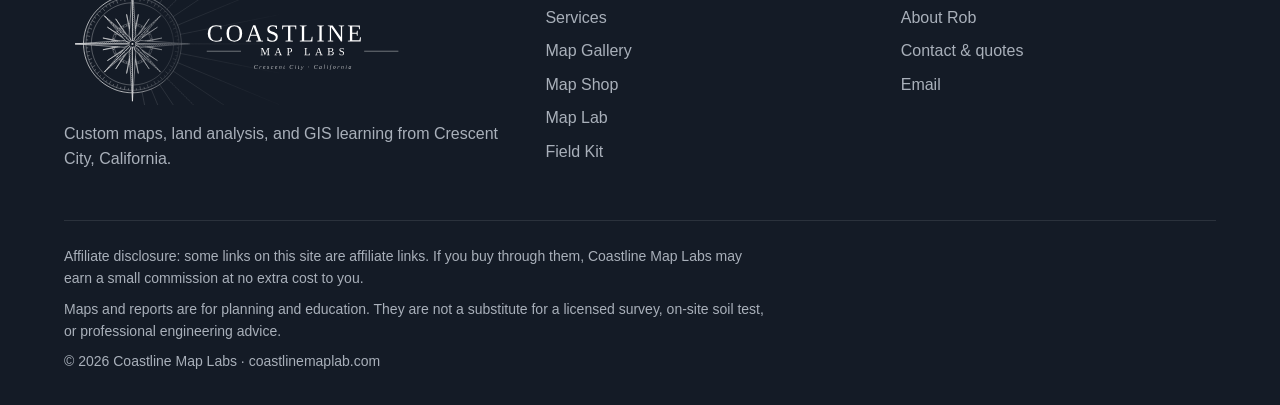
==== commit 1839d08f: "Add Map Gallery page with Stout Grove sample and pick-your-trail offer Co-authored-by: Perplexity <n" ====
--- a/index.html
+++ b/index.html
@@ -26,7 +26,7 @@
     <button class="menu-btn" aria-expanded="false" aria-controls="site-nav" aria-label="Open menu">
       <svg width="22" height="22" viewBox="0 0 24 24" fill="none" stroke="currentColor" stroke-width="1.8" aria-hidden="true"><path d="M4 7h16M4 12h16M4 17h16"/></svg>
     </button>
-    <nav id="site-nav" class="nav" aria-label="Main"><a href="services.html">Services</a><a href="shop.html">Map Shop</a><a href="map-lab.html">Map Lab</a><a href="field-kit.html">Field Kit</a><a href="about.html">About</a><a class="nav-cta" href="contact.html">Get a quote</a></nav>
+    <nav id="site-nav" class="nav" aria-label="Main"><a href="services.html">Services</a><a href="gallery.html">Map Gallery</a><a href="shop.html">Map Shop</a><a href="map-lab.html">Map Lab</a><a href="field-kit.html">Field Kit</a><a href="about.html">About</a><a class="nav-cta" href="contact.html">Get a quote</a></nav>
   </div>
 </header>
 <main id="main">
@@ -126,7 +126,7 @@
       </div>
       <div>
         <h2>Explore</h2>
-        <ul><li><a href="services.html">Services</a></li><li><a href="shop.html">Map Shop</a></li><li><a href="map-lab.html">Map Lab</a></li><li><a href="field-kit.html">Field Kit</a></li></ul>
+        <ul><li><a href="services.html">Services</a></li><li><a href="gallery.html">Map Gallery</a></li><li><a href="shop.html">Map Shop</a></li><li><a href="map-lab.html">Map Lab</a></li><li><a href="field-kit.html">Field Kit</a></li></ul>
       </div>
       <div>
         <h2>Studio</h2>
--- a/style.css
+++ b/style.css
@@ -261,3 +261,33 @@
 
 .figure--night { background: var(--color-night); display: grid; place-items: center; border: 0; }
 .figure--night img { width: 72%; height: auto; object-fit: contain; }
+
+/* ---------- Map Gallery ---------- */
+.gallery { display: grid; grid-template-columns: repeat(auto-fit, minmax(min(100%, 22rem), 1fr)); gap: var(--space-6); }
+.gcard { display: flex; flex-direction: column; background: var(--color-surface); border: 1px solid var(--color-divider); border-radius: var(--radius-lg); overflow: hidden; }
+.gcard--featured { grid-column: 1 / -1; display: grid; grid-template-columns: 1.6fr 1fr; }
+.gimg { position: relative; display: block; padding: 0; border: 0; background: var(--color-night); cursor: zoom-in; overflow: hidden; }
+.gimg img { display: block; width: 100%; height: 100%; aspect-ratio: 1100 / 850; object-fit: cover; transition: transform .5s cubic-bezier(.2,.7,.2,1); }
+.gimg:hover img { transform: scale(1.02); }
+.gimg:focus-visible { outline: 3px solid var(--color-primary); outline-offset: -3px; }
+.zoom-hint { position: absolute; right: var(--space-3); bottom: var(--space-3); background: var(--color-surface-2); color: var(--color-text); font-size: var(--text-xs); font-weight: 600; padding: var(--space-1) var(--space-3); border-radius: var(--radius-sm); }
+.gbody { display: flex; flex-direction: column; gap: var(--space-3); padding: var(--space-6); }
+.gcard--featured .gbody { padding: var(--space-8); justify-content: center; }
+.gtitle { font-size: var(--text-xl); }
+.gplace { color: var(--color-text-muted); font-size: var(--text-sm); margin-top: calc(-1 * var(--space-2)); }
+.gbody .btn-row { margin-top: var(--space-2); }
+@media (max-width: 860px) { .gcard--featured { grid-template-columns: 1fr; } .gcard--featured .gbody { padding: var(--space-6); } }
+.tools--five { grid-template-columns: repeat(3, 1fr); }
+@media (max-width: 900px) { .tools--five { grid-template-columns: repeat(2, 1fr); } }
+@media (max-width: 560px) { .tools--five { grid-template-columns: 1fr; } }
+.tool .small { margin-top: auto; }
+
+.lightbox { border: 0; padding: 0; background: transparent; max-width: min(96vw, 1600px); max-height: 94vh; margin: auto; overflow: visible; }
+.lightbox::backdrop { background: oklch(0.12 0.02 250 / 0.88); }
+.lightbox img { display: block; max-width: 100%; max-height: 86vh; width: auto; height: auto; border-radius: var(--radius-md); box-shadow: 0 20px 60px rgba(0,0,0,.5); }
+.lightbox p { color: #f7f2e7; font-size: var(--text-sm); text-align: center; margin-top: var(--space-3); }
+.lb-close { position: absolute; top: -0.75rem; right: -0.75rem; width: 2.75rem; height: 2.75rem; border-radius: 50%; border: 0; background: #f7f2e7; color: #141b26; font-size: 1.6rem; line-height: 1; cursor: pointer; box-shadow: 0 4px 14px rgba(0,0,0,.4); }
+.lb-close:hover { background: #fff; }
+@media (max-width: 640px) { .lb-close { top: -3.25rem; right: 0; } }
+.gcard--featured .gimg { display: flex; align-items: center; }
+.gcard--featured .gimg img { height: auto; object-fit: contain; }
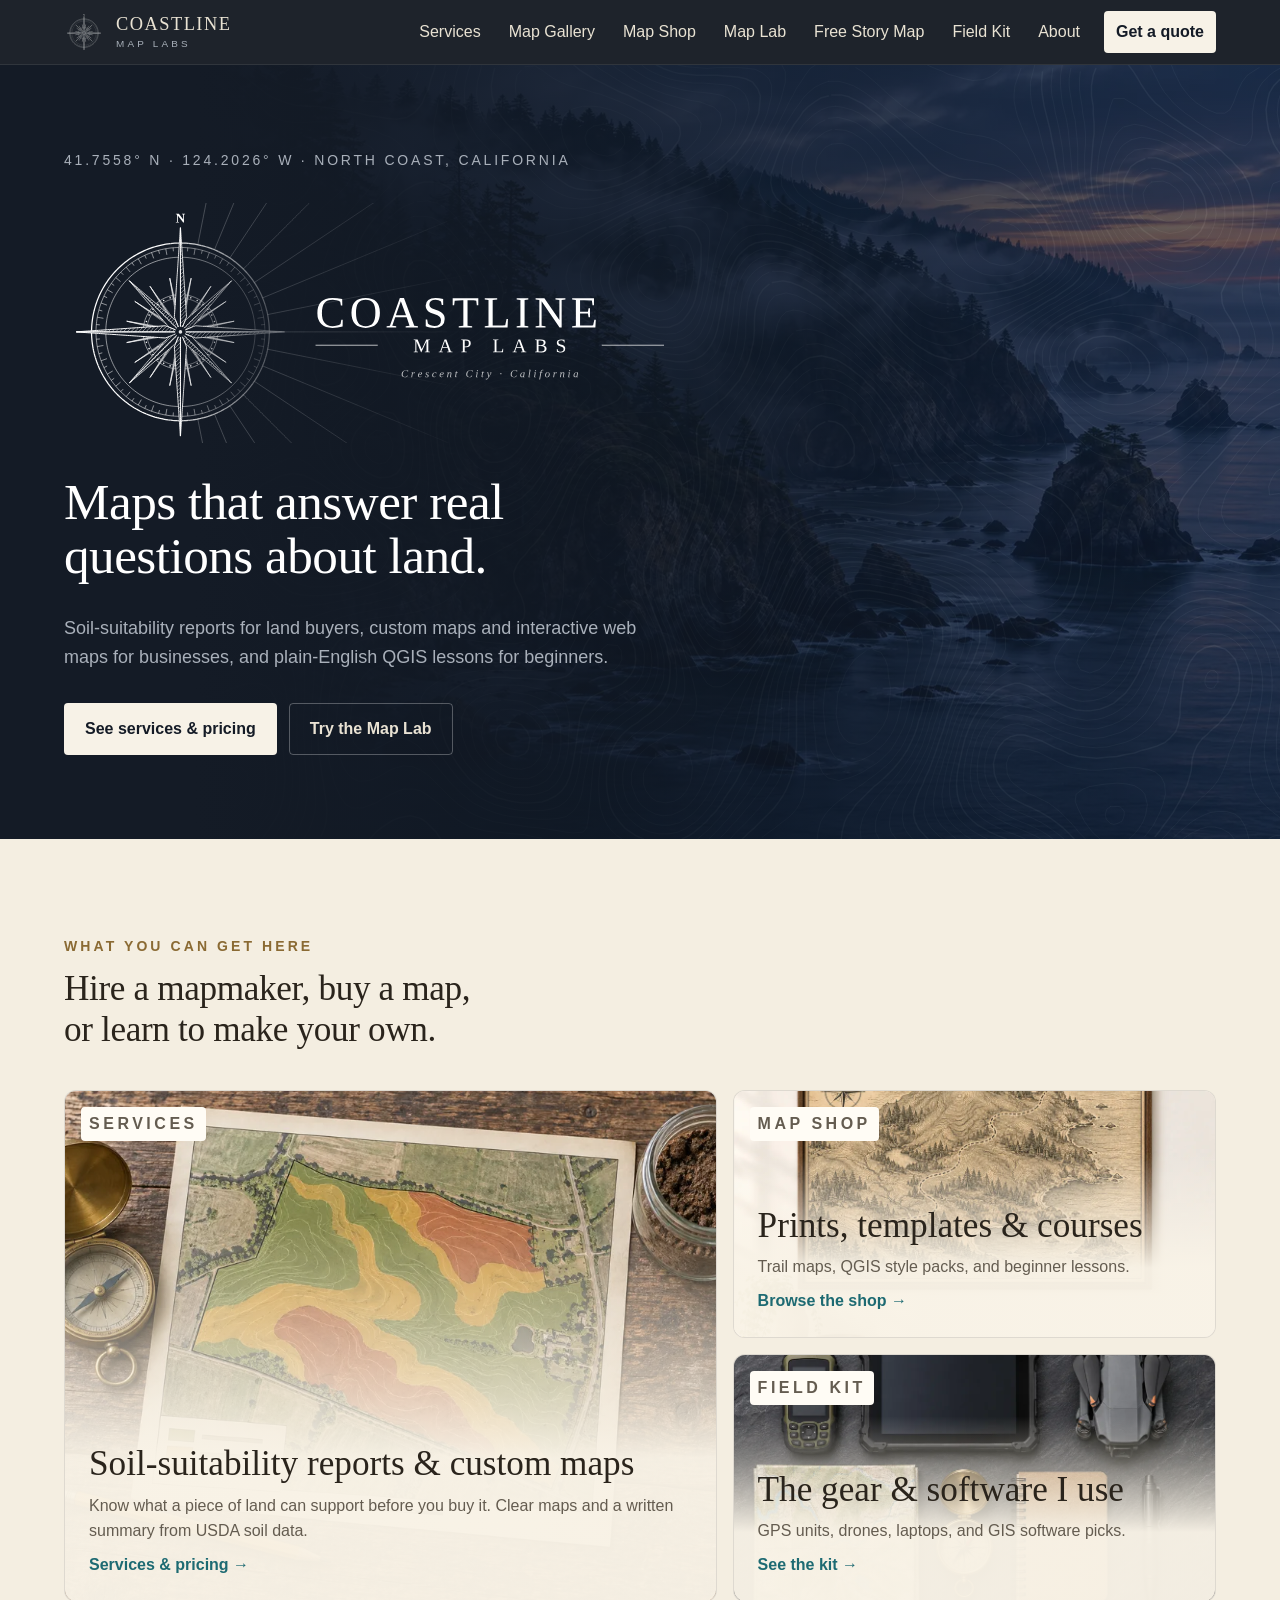
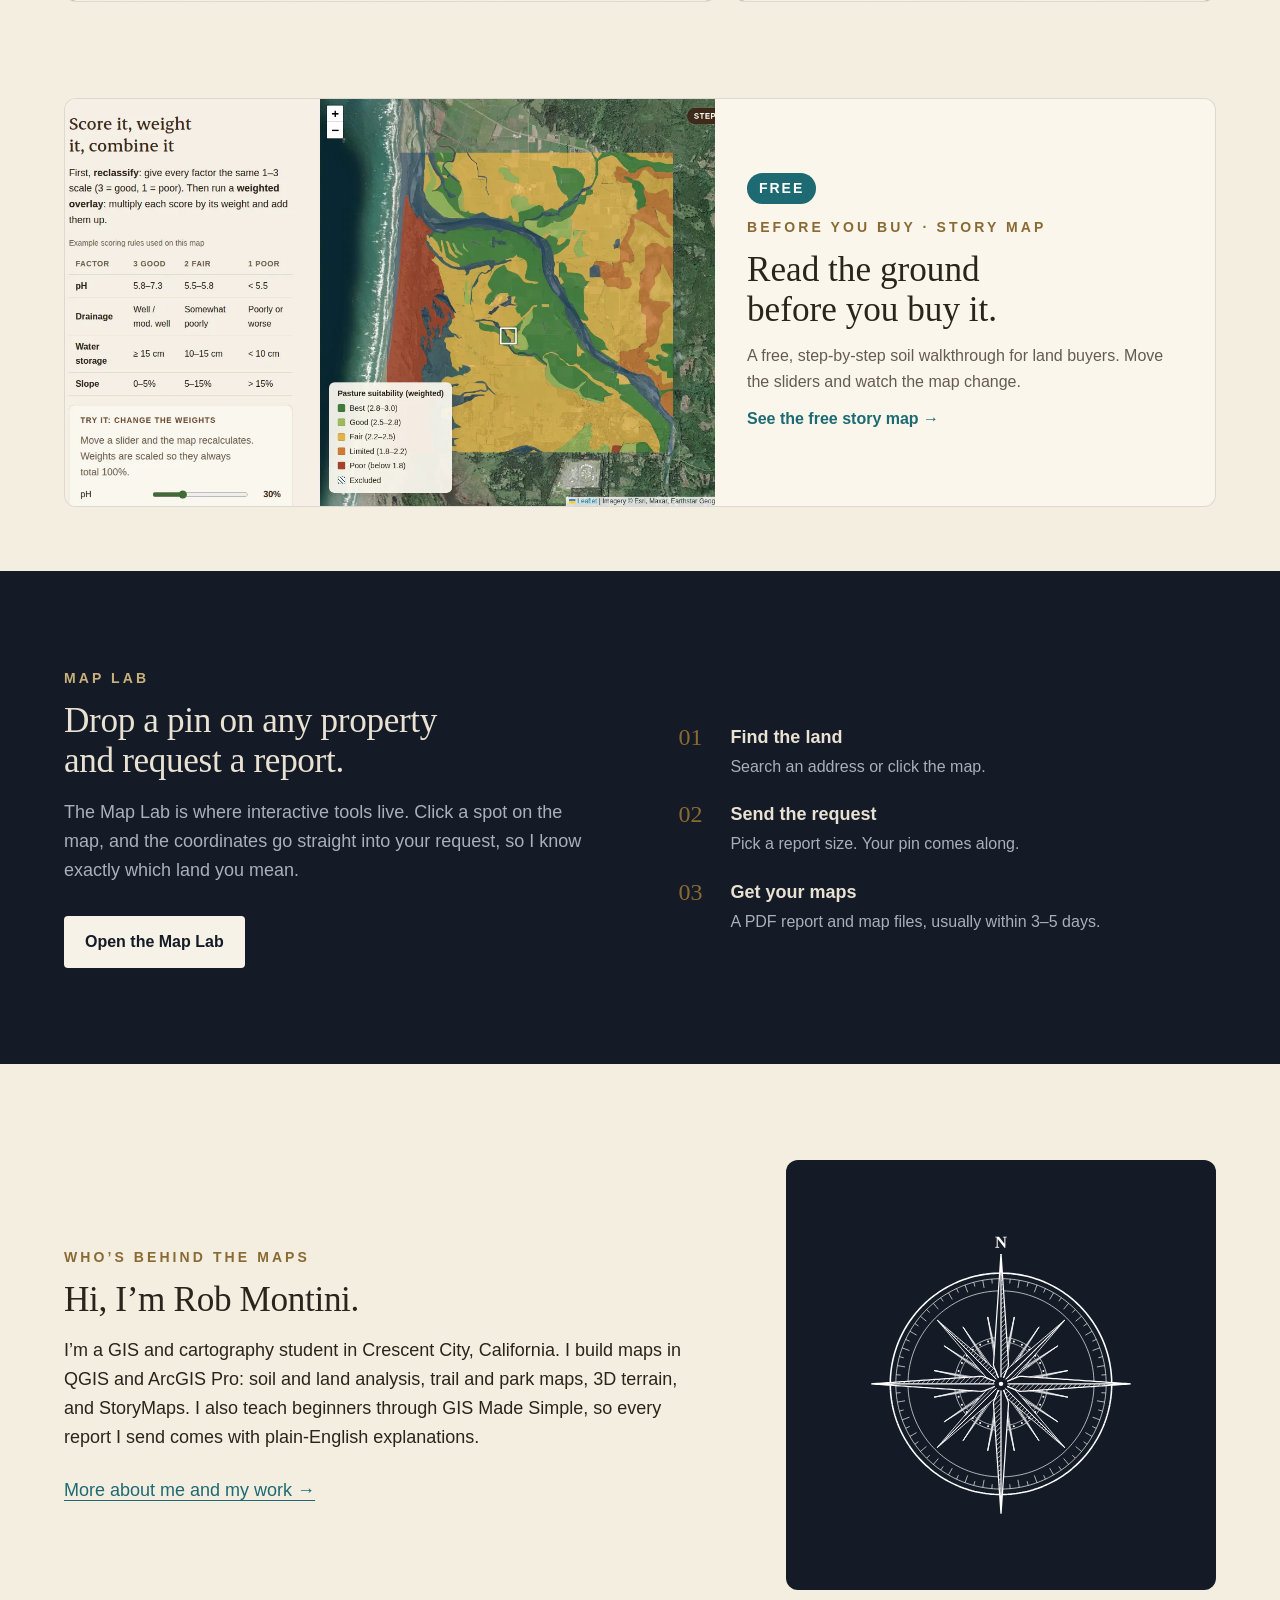
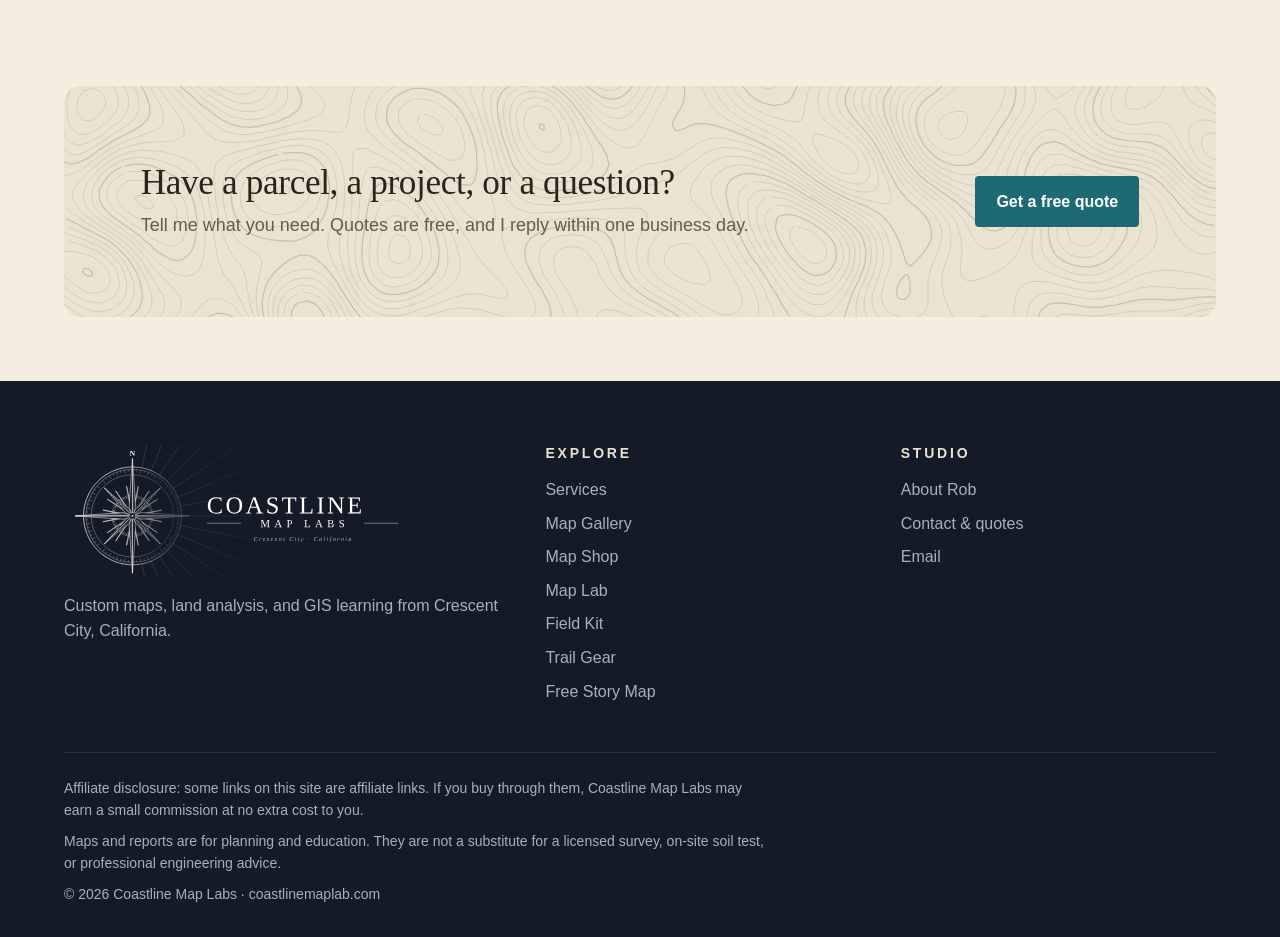
==== commit f4dec026: "Add Trail Gear page with Amazon-ready links and free Before You Buy story map page Co-authored-by: P" ====
--- a/index.html
+++ b/index.html
@@ -26,7 +26,7 @@
     <button class="menu-btn" aria-expanded="false" aria-controls="site-nav" aria-label="Open menu">
       <svg width="22" height="22" viewBox="0 0 24 24" fill="none" stroke="currentColor" stroke-width="1.8" aria-hidden="true"><path d="M4 7h16M4 12h16M4 17h16"/></svg>
     </button>
-    <nav id="site-nav" class="nav" aria-label="Main"><a href="services.html">Services</a><a href="gallery.html">Map Gallery</a><a href="shop.html">Map Shop</a><a href="map-lab.html">Map Lab</a><a href="field-kit.html">Field Kit</a><a href="about.html">About</a><a class="nav-cta" href="contact.html">Get a quote</a></nav>
+    <nav id="site-nav" class="nav" aria-label="Main"><a href="services.html">Services</a><a href="gallery.html">Map Gallery</a><a href="shop.html">Map Shop</a><a href="map-lab.html">Map Lab</a><a href="before-you-buy.html">Free Story Map</a><a href="field-kit.html">Field Kit</a><a href="about.html">About</a><a class="nav-cta" href="contact.html">Get a quote</a></nav>
   </div>
 </header>
 <main id="main">
@@ -79,6 +79,21 @@
   </div>
 </section>
 
+<section class="section--tight" style="padding-top:0">
+  <div class="wrap">
+    <a class="free-card reveal" href="before-you-buy.html">
+      <img src="assets/storymap/step-score.webp" alt="The free story map's weighted soil suitability map of the Smith River plain" width="1280" height="744" loading="lazy">
+      <div class="free-body">
+        <span class="free-badge">Free</span>
+        <p class="eyebrow">Before You Buy · Story map</p>
+        <h3>Read the ground before you buy it.</h3>
+        <p>A free, step-by-step soil walkthrough for land buyers. Move the sliders and watch the map change.</p>
+        <span class="go">See the free story map →</span>
+      </div>
+    </a>
+  </div>
+</section>
+
 <section class="section night">
   <div class="wrap split">
     <div class="reveal">
@@ -126,7 +141,7 @@
       </div>
       <div>
         <h2>Explore</h2>
-        <ul><li><a href="services.html">Services</a></li><li><a href="gallery.html">Map Gallery</a></li><li><a href="shop.html">Map Shop</a></li><li><a href="map-lab.html">Map Lab</a></li><li><a href="field-kit.html">Field Kit</a></li></ul>
+        <ul><li><a href="services.html">Services</a></li><li><a href="gallery.html">Map Gallery</a></li><li><a href="shop.html">Map Shop</a></li><li><a href="map-lab.html">Map Lab</a></li><li><a href="field-kit.html">Field Kit</a></li><li><a href="trail-gear.html">Trail Gear</a></li><li><a href="before-you-buy.html">Free Story Map</a></li></ul>
       </div>
       <div>
         <h2>Studio</h2>
--- a/style.css
+++ b/style.css
@@ -68,7 +68,7 @@
 .nav .nav-cta:hover { background: #fff; color: var(--color-night); }
 .menu-btn { display: none; color: var(--color-night-text); width: 44px; height: 44px; align-items: center; justify-content: center; border-radius: var(--radius-sm); }
 .menu-btn:hover { background: oklch(1 0 0 / 0.08); }
-@media (max-width: 920px) {
+@media (max-width: 1100px) {
   .menu-btn { display: inline-flex; }
   .nav { position: absolute; top: 100%; left: 0; right: 0; flex-direction: column; align-items: stretch; background: var(--color-night); padding: var(--space-2) var(--gutter) var(--space-6); border-bottom: 1px solid oklch(1 0 0 / .1); clip-path: inset(0 0 100% 0); visibility: hidden; transition: clip-path 260ms cubic-bezier(0.16,1,0.3,1), visibility 0s 260ms; }
   .nav.open { clip-path: inset(0 0 0 0); visibility: visible; transition: clip-path 260ms cubic-bezier(0.16,1,0.3,1); }
@@ -291,3 +291,42 @@
 @media (max-width: 640px) { .lb-close { top: -3.25rem; right: 0; } }
 .gcard--featured .gimg { display: flex; align-items: center; }
 .gcard--featured .gimg img { height: auto; object-fit: contain; }
+
+/* ---------- Gallery groups ---------- */
+.gsection { padding-top: 0; }
+.gallery--three { grid-template-columns: repeat(3, 1fr); }
+@media (max-width: 1000px) { .gallery--three { grid-template-columns: repeat(2, 1fr); } }
+@media (max-width: 640px) { .gallery--three { grid-template-columns: 1fr; } }
+.gallery--three .gimg { display: flex; align-items: center; justify-content: center; aspect-ratio: 1100 / 850; }
+.gallery--three .gimg img { width: 100%; height: 100%; aspect-ratio: auto; object-fit: contain; }
+.gjump { margin-top: var(--space-4); font-size: var(--text-sm); color: var(--color-night-muted); }
+.gjump a { color: var(--color-night-text); }
+.gfor { font-size: var(--text-sm); }
+.gprice { font-weight: 600; color: var(--color-primary); font-size: var(--text-sm); }
+.gprice--night { color: var(--color-night-text); margin-top: var(--space-4); }
+.gsection { padding-top: var(--space-12, 3rem); }
+.gallery--three .gcard .gbody { flex: 1; }
+.gallery--three .gcard .gbody .btn-row { margin-top: auto; padding-top: var(--space-2); }
+
+/* ---------- Free story map ---------- */
+.btn-free { font-size: var(--text-base); padding-inline: var(--space-6); }
+.sm-grid { display: grid; grid-template-columns: repeat(2, 1fr); gap: var(--space-6); }
+@media (max-width: 760px) { .sm-grid { grid-template-columns: 1fr; } }
+.sm-shot { display: grid; gap: var(--space-3); }
+.sm-shot .gimg { border-radius: var(--radius-lg); border: 1px solid var(--color-divider); background: var(--color-surface); }
+.sm-shot .gimg img { aspect-ratio: 16 / 10; object-fit: cover; object-position: top center; }
+.sm-shot figcaption { font-size: var(--text-sm); color: var(--color-text-muted); }
+.free-card { display: grid; grid-template-columns: 1.3fr 1fr; align-items: center; background: var(--color-surface); border: 1px solid var(--color-divider); border-radius: var(--radius-lg); overflow: hidden; text-decoration: none; color: var(--color-text); }
+.free-card:hover { color: var(--color-text); border-color: var(--color-border); box-shadow: var(--shadow-md); }
+.free-card img { width: 100%; height: 100%; aspect-ratio: 16 / 10; object-fit: cover; object-position: top center; }
+.free-body { display: grid; gap: var(--space-3); padding: var(--space-8); justify-items: start; }
+.free-body h3 { font-family: var(--font-display); font-weight: 500; font-size: var(--text-xl); }
+.free-body p:not(.eyebrow) { color: var(--color-text-muted); font-size: var(--text-sm); }
+.free-body .go { font-size: var(--text-sm); font-weight: 600; color: var(--color-primary); }
+.free-badge { background: var(--color-primary); color: #fff; font-size: var(--text-xs); font-weight: 700; letter-spacing: .14em; text-transform: uppercase; padding: var(--space-1) var(--space-3); border-radius: 999px; }
+@media (max-width: 760px) { .free-card { grid-template-columns: 1fr; } .free-body { padding: var(--space-6); } }
+.gear-tip { margin-top: var(--space-2); font-size: var(--text-xs) !important; }
+.gear-tip strong { color: var(--color-brass); }
+.tools--four { grid-template-columns: repeat(2, 1fr); }
+@media (max-width: 640px) { .tools--four { grid-template-columns: 1fr; } }
+.tools--four .tool .small { margin-top: auto; }
